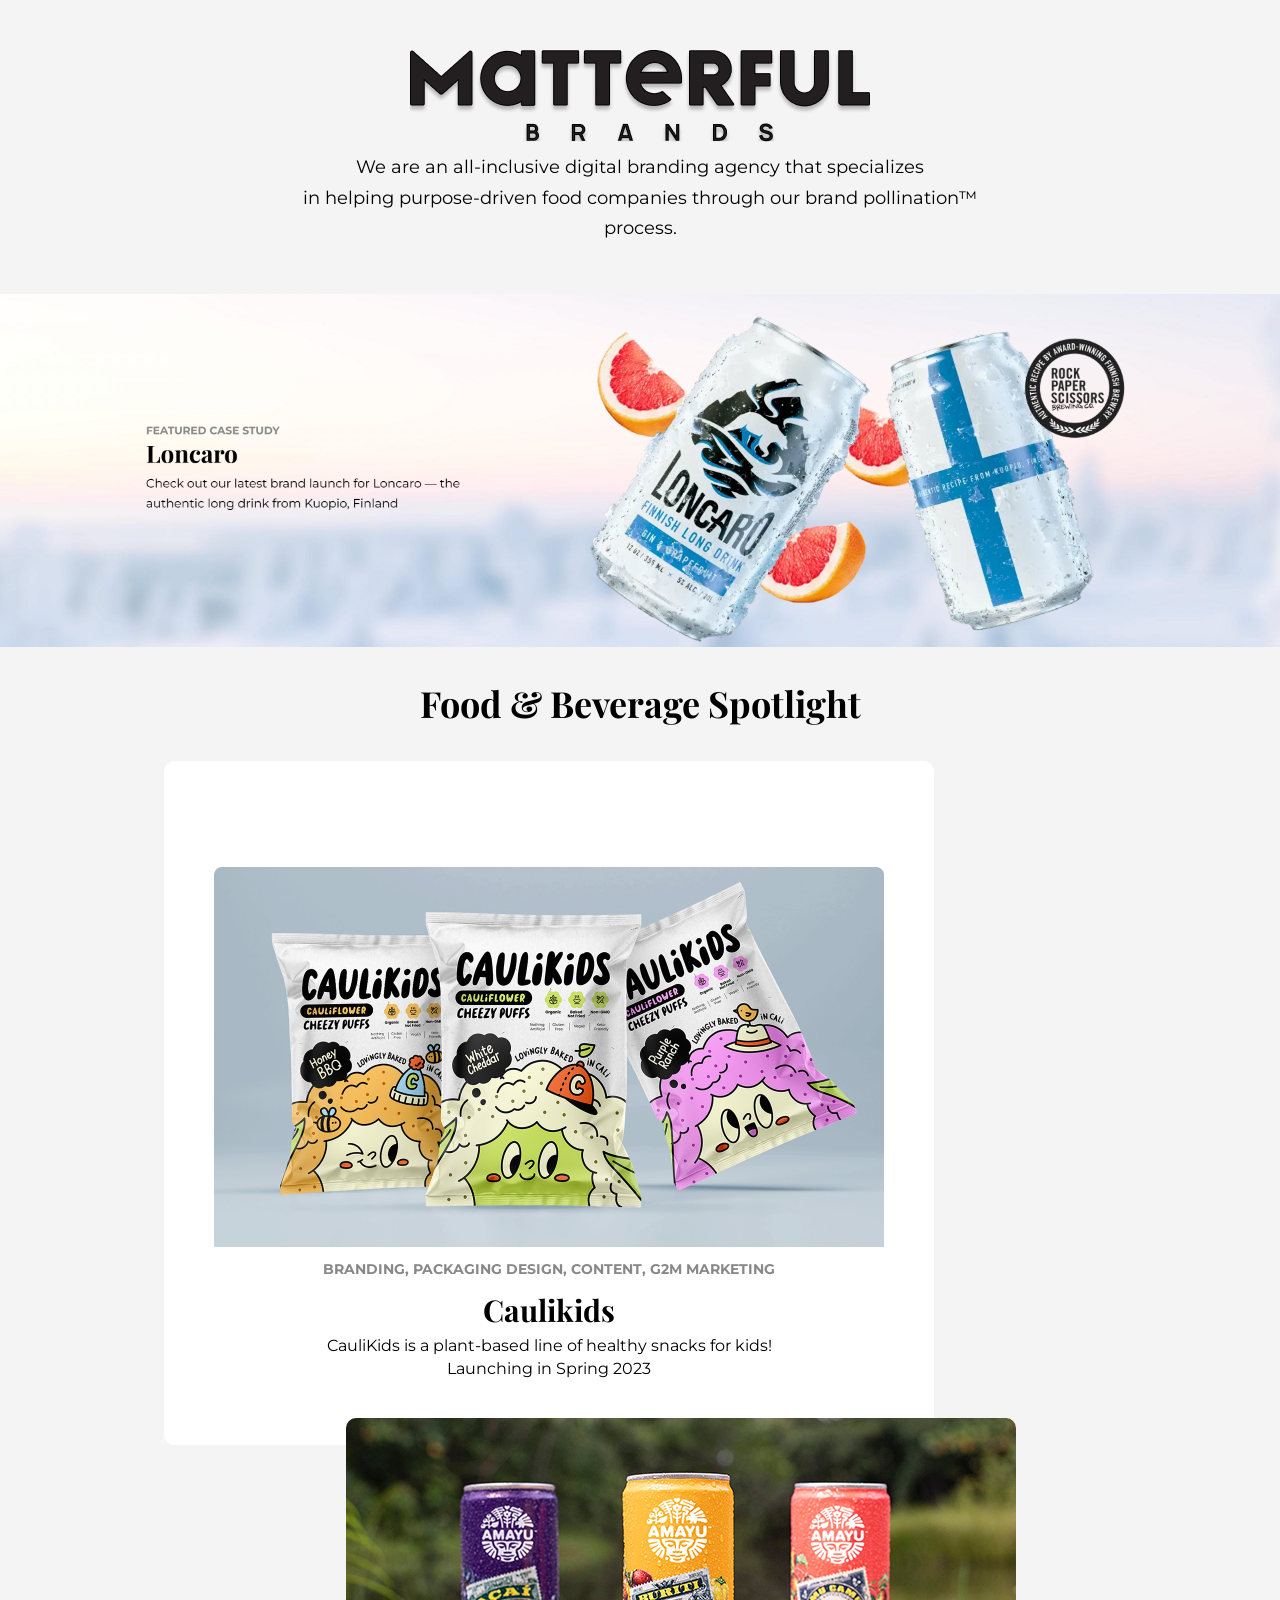
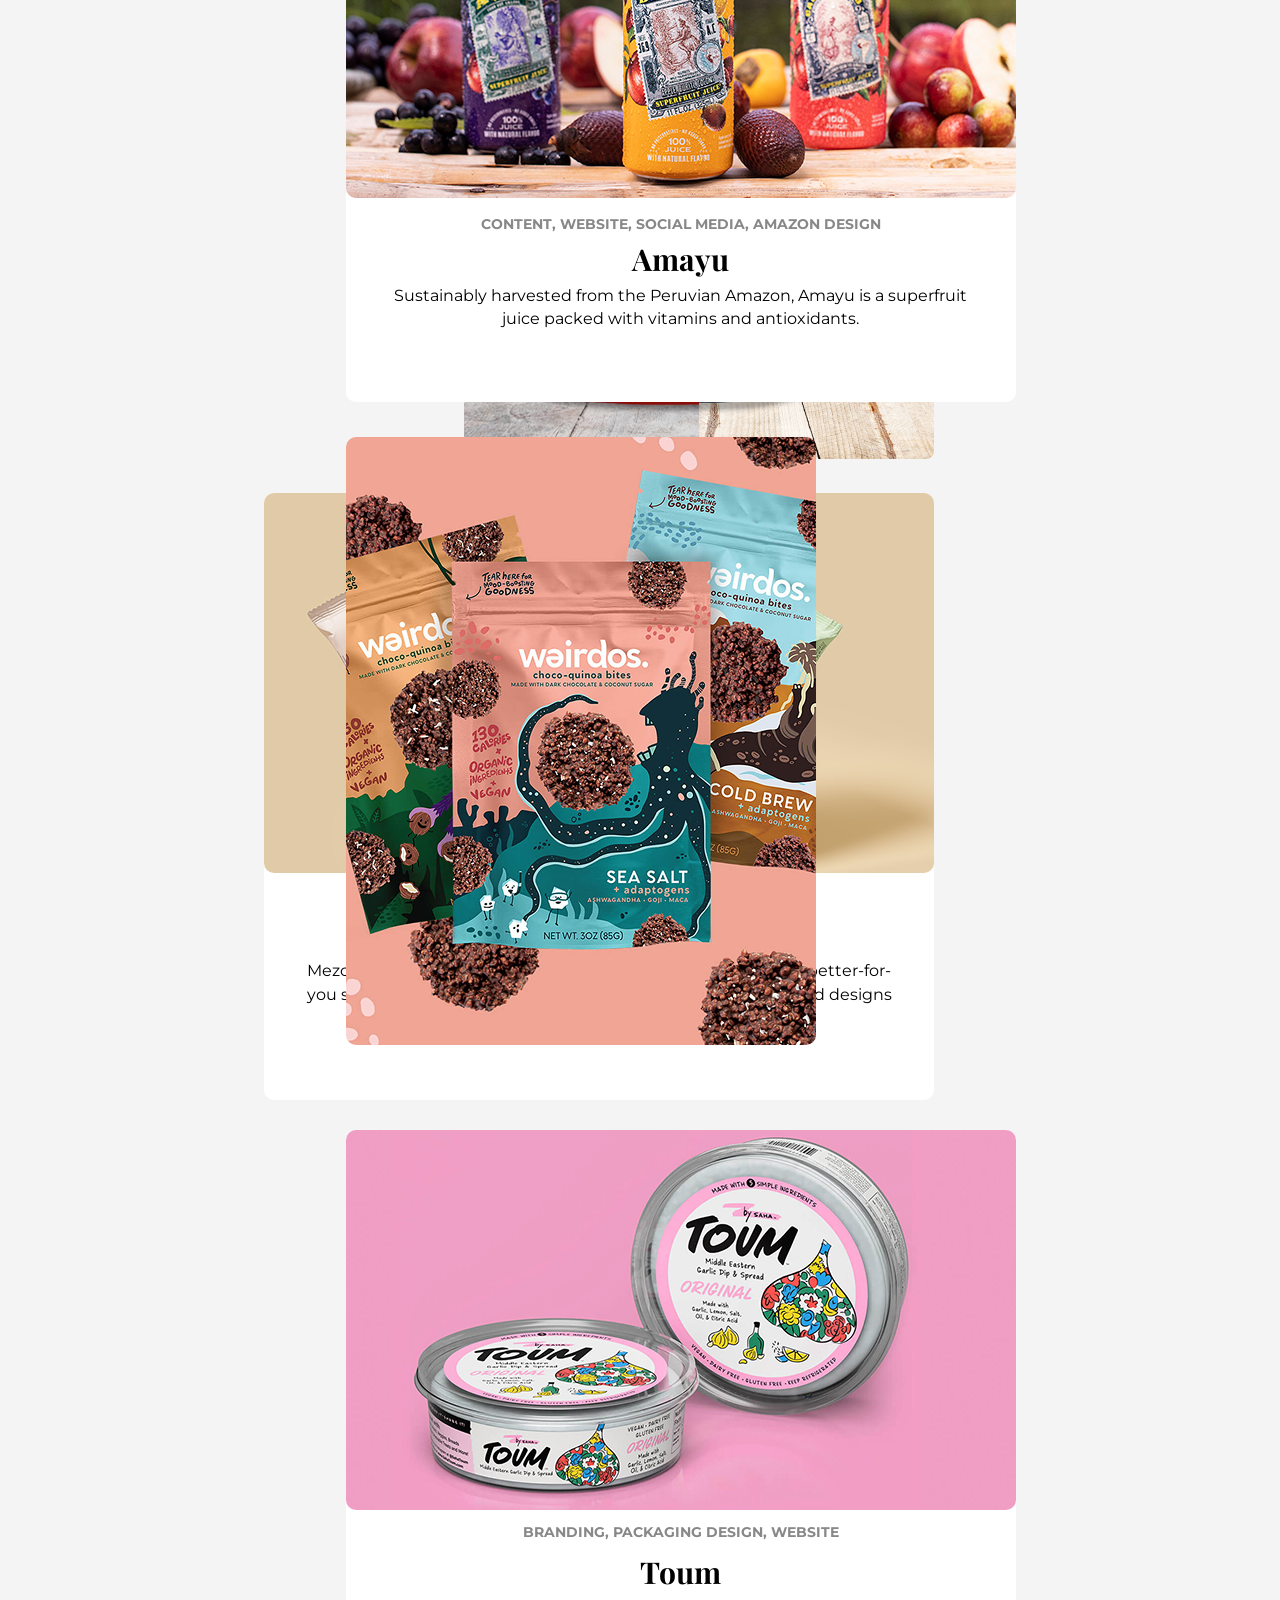
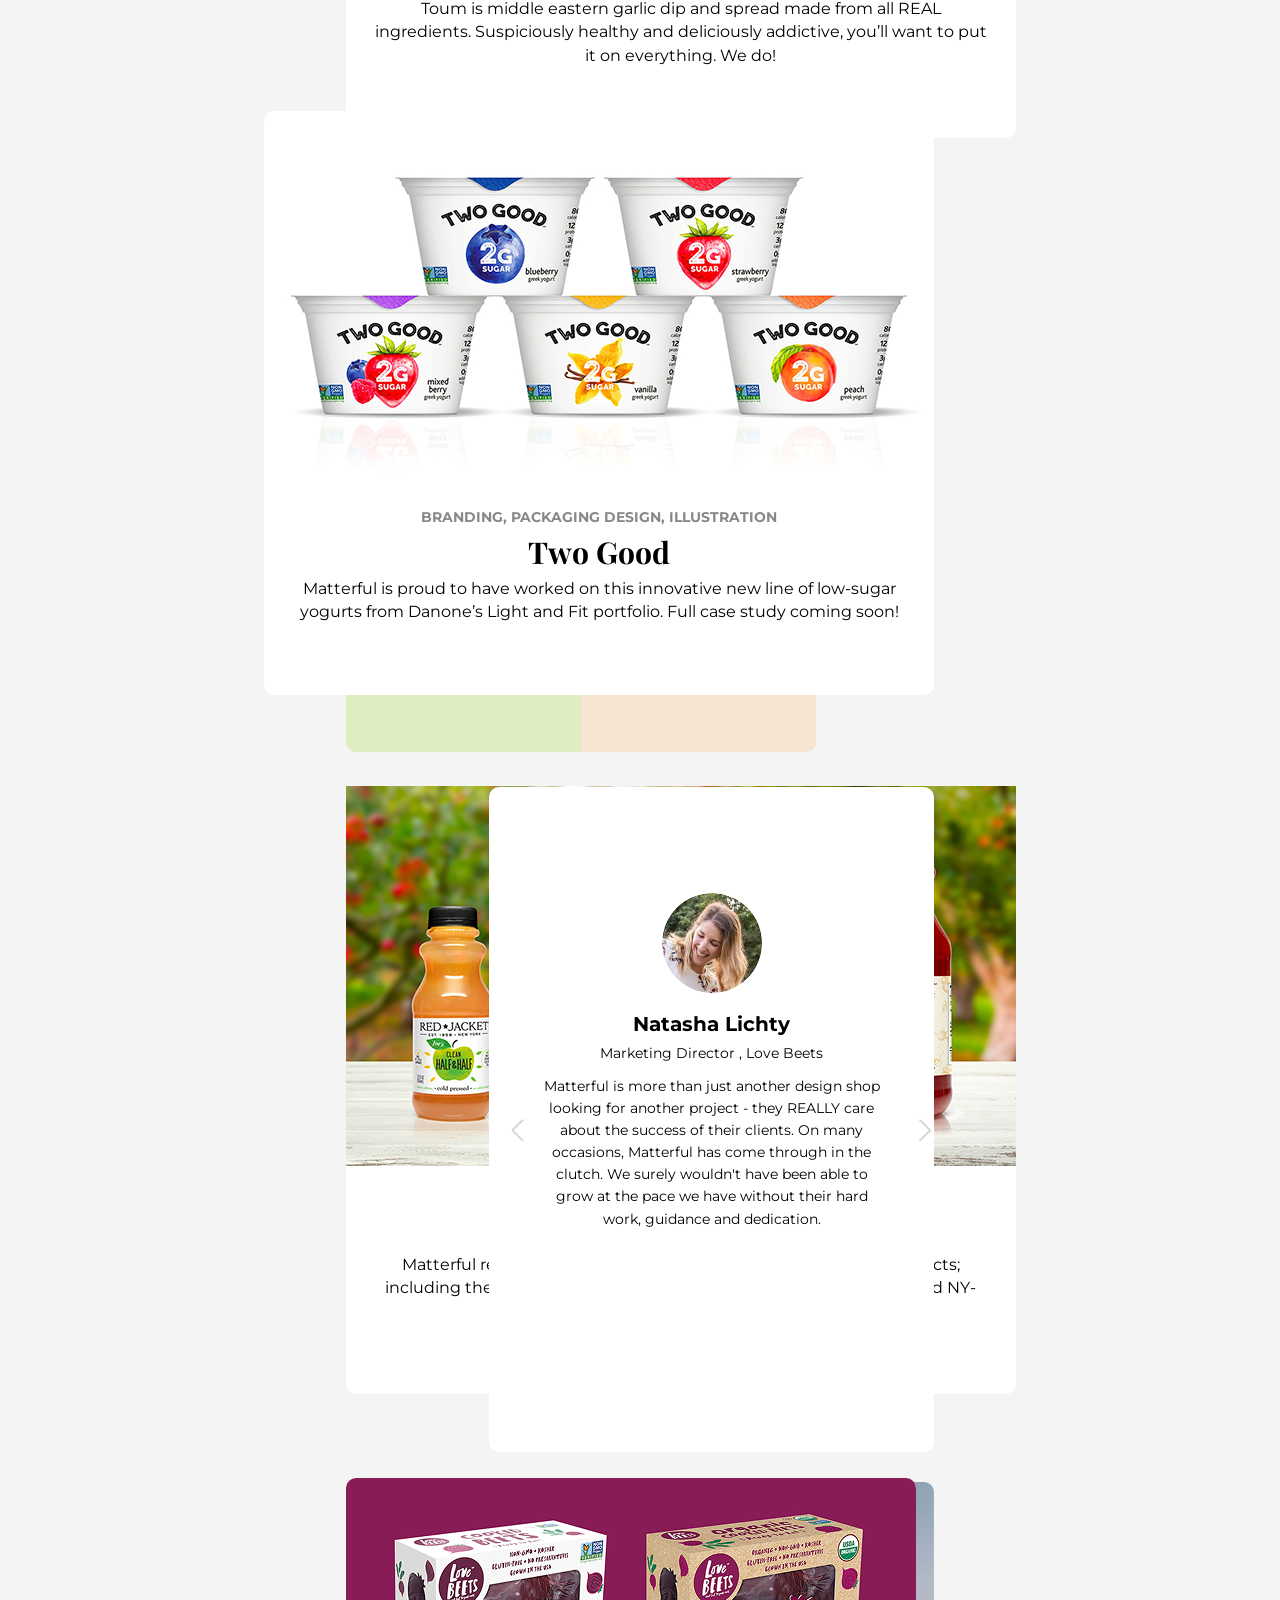
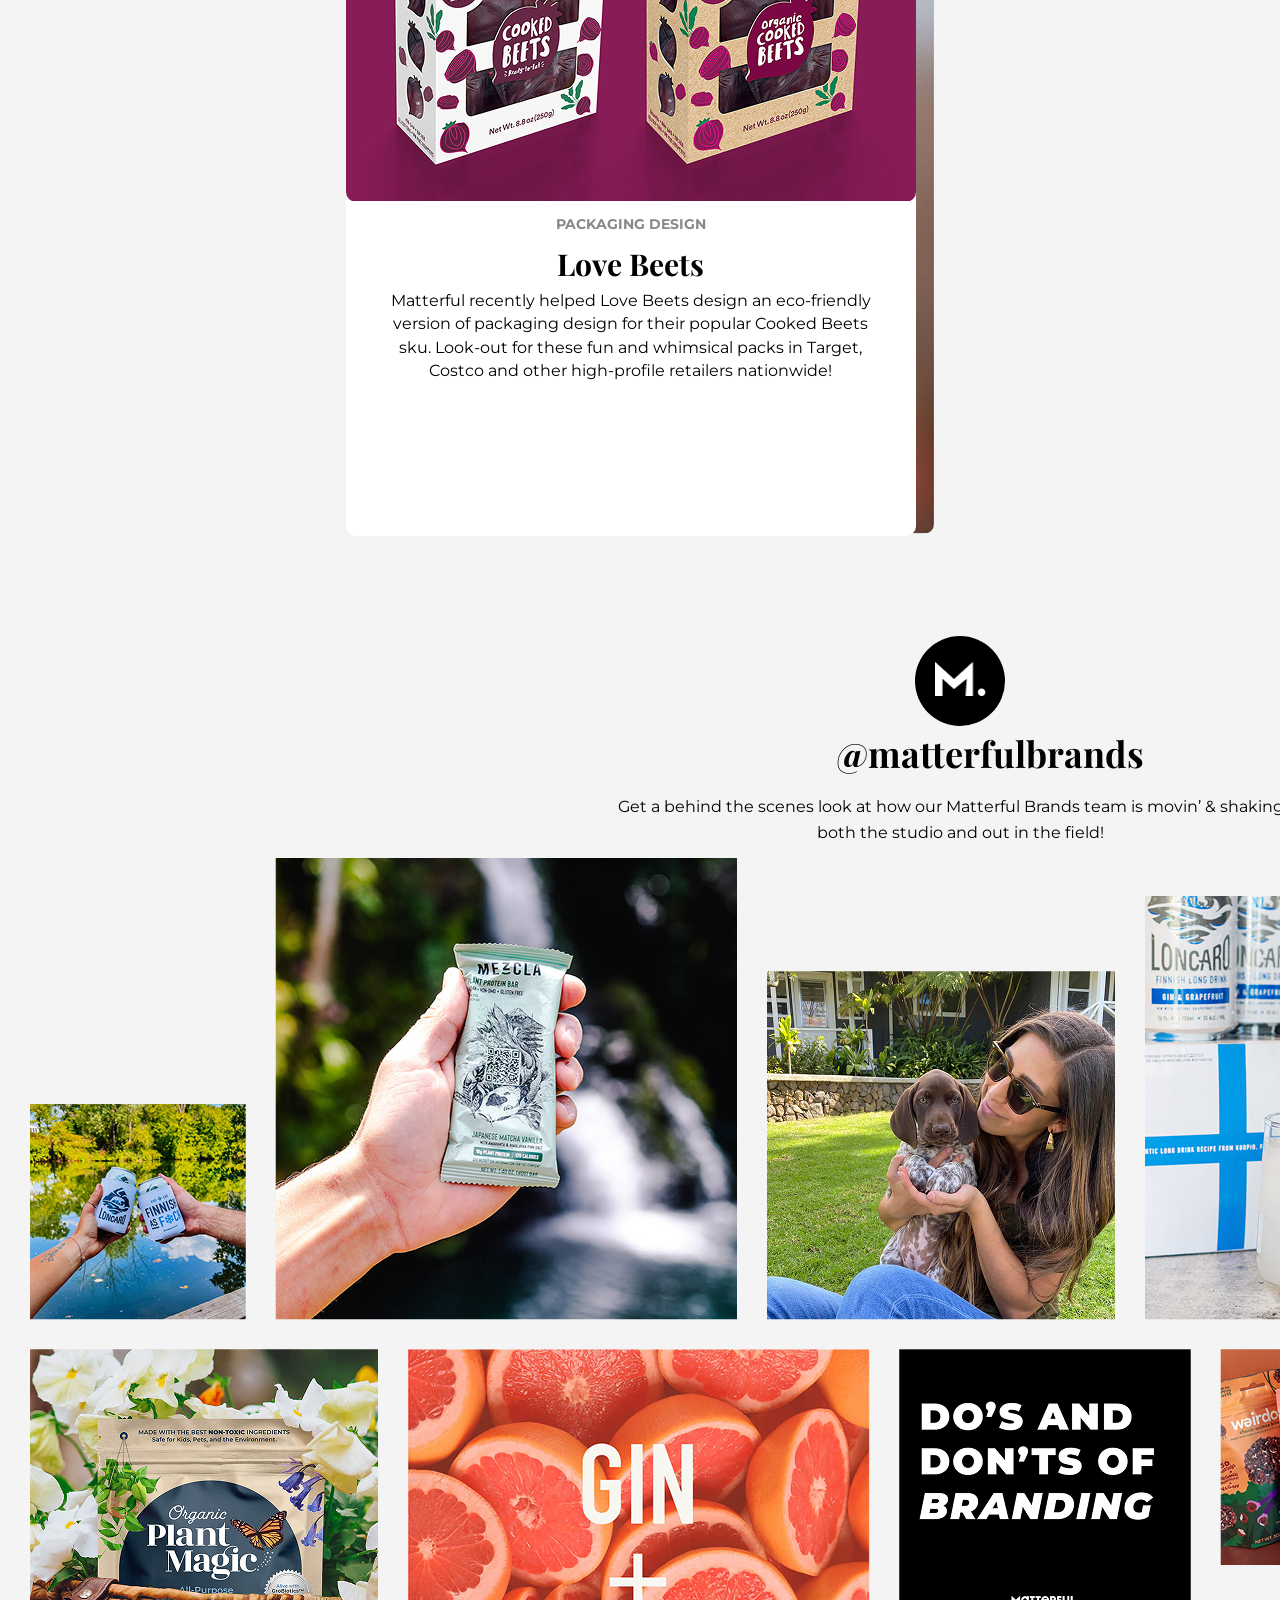
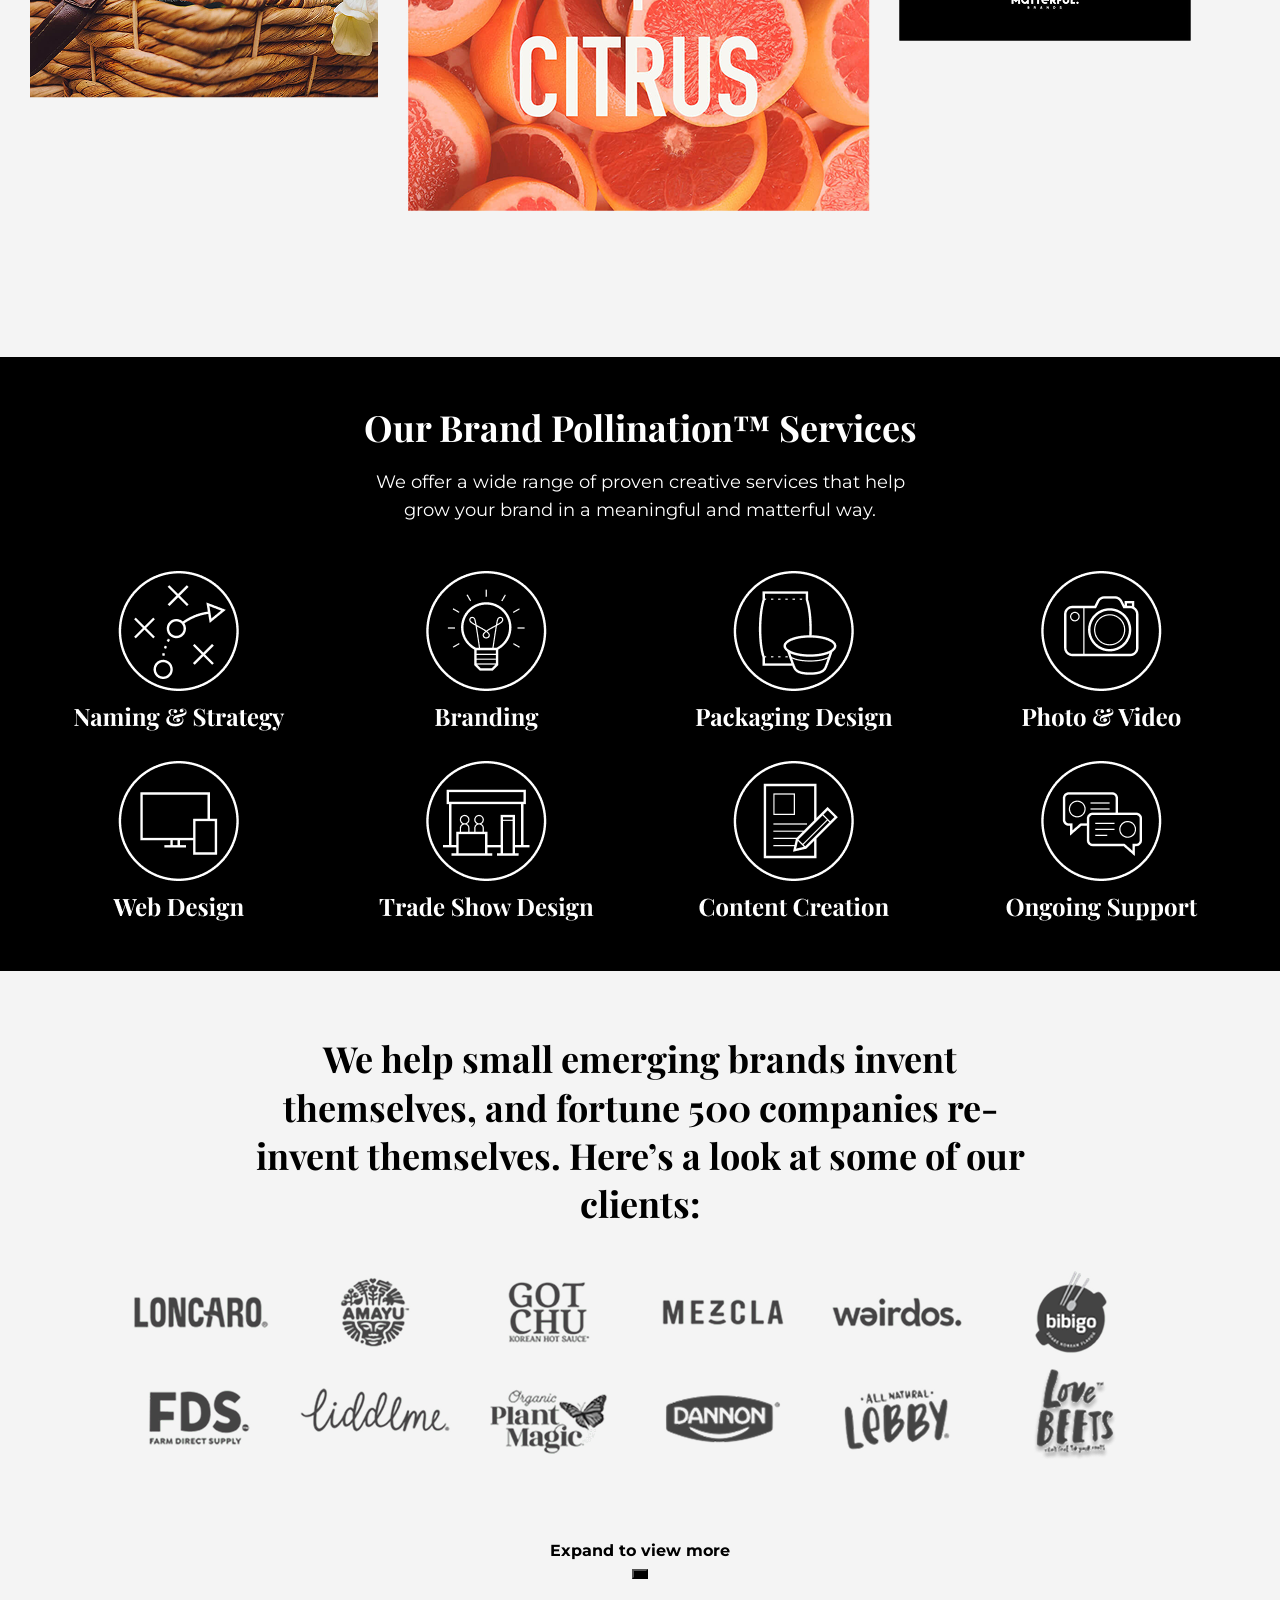
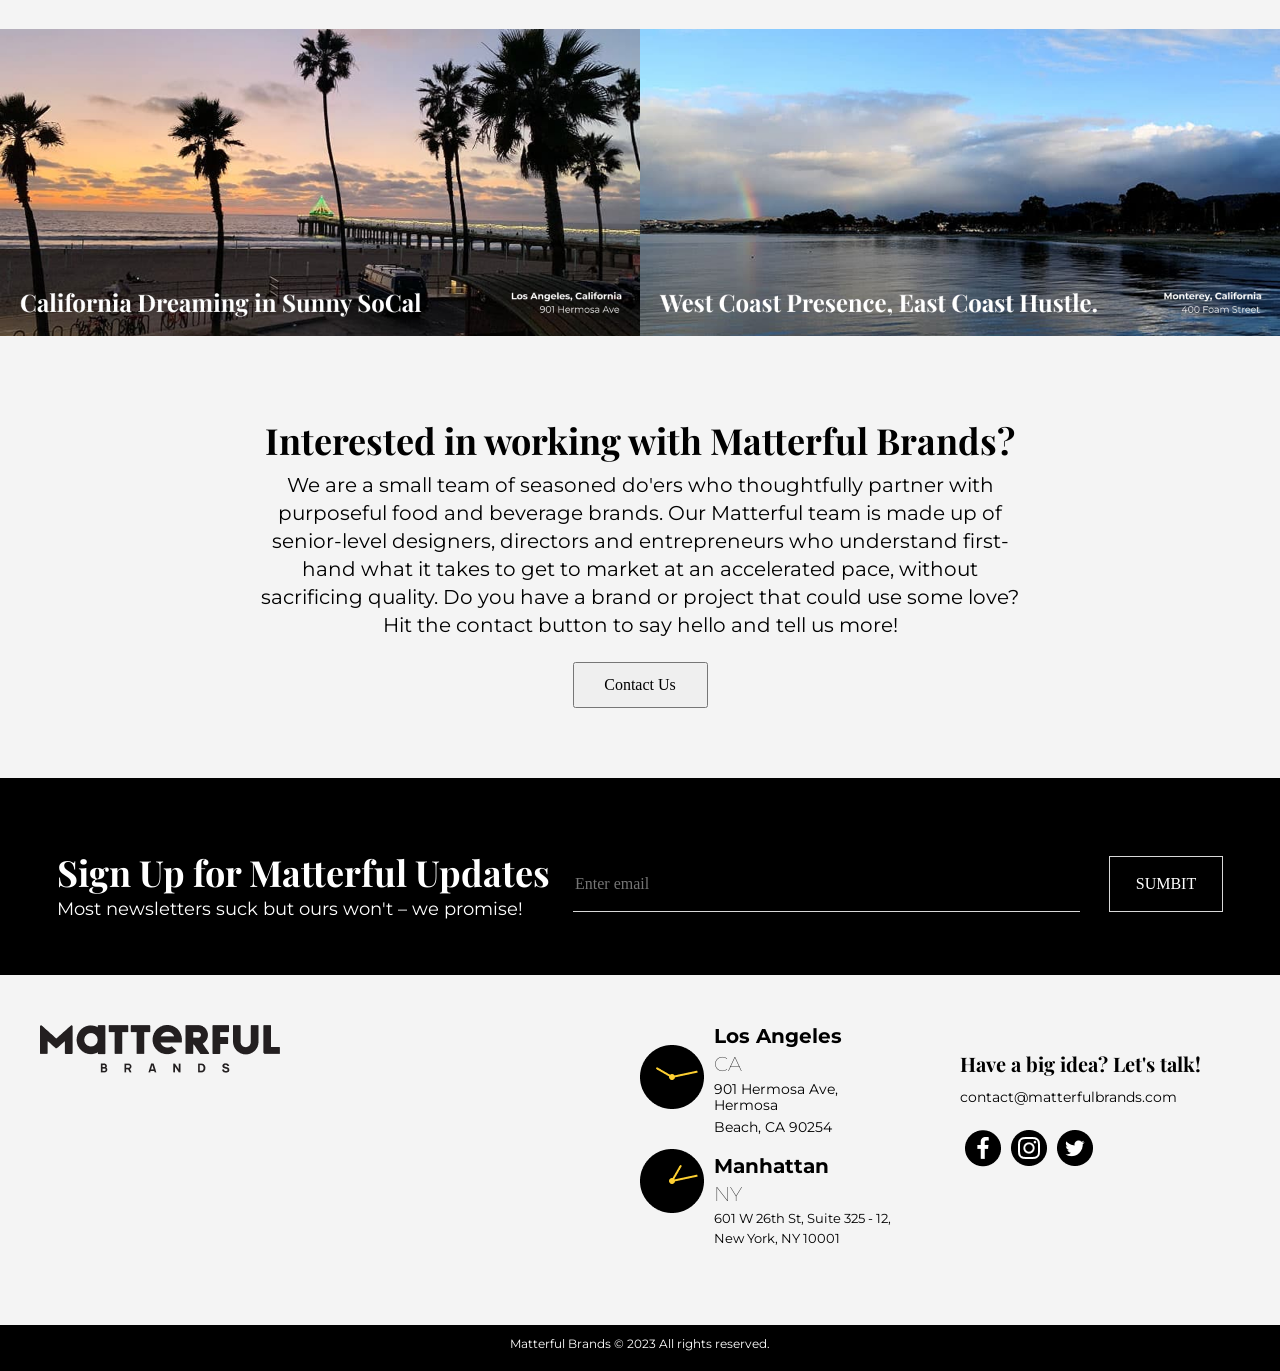
==== src/assets/pages/index.html @ 3c9cc97e "first commit" ====
<!DOCTYPE html>
<html lang="en">

<head>
    <meta charset="UTF-8">
    <meta name="viewport" content="width=device-width, initial-scale=1.0">
    <link rel="stylesheet" href="../styles/style.css">
    <link rel="stylesheet" href="../styles/normalize.css">
    <link rel="preconnect" href="https://fonts.googleapis.com">
    <link rel="preconnect" href="https://fonts.gstatic.com" crossorigin>
    <link href="https://fonts.googleapis.com/css2?family=Montserrat:wght@100;400;700&display=swap" rel="stylesheet">
    <link rel="preconnect" href="https://fonts.googleapis.com">
    <link rel="preconnect" href="https://fonts.gstatic.com" crossorigin>
    <link
        href="https://fonts.googleapis.com/css2?family=Montserrat:wght@400;700&family=Playfair+Display:wght@700&display=swap"
        rel="stylesheet">

    <link rel="stylesheet" href="css/style.css">

    <title>Branding Agency</title>
</head>

<body>
    <header class="headerLogoContainer">
        <img src="../logo/matterful-logo-intro_3429eb03.svg.png" alt="logo" class="logoHead">
        <p class="textHeadLogo">We are an all-inclusive digital branding agency that specializes </p>
        <p class="textHeadLogo"> in helping purpose-driven food companies through our brand pollination™ </p>
        <p class="textHeadLogo">process.</p>
    </header>
    <div class="headerMainContainer">
        <img src="../images/div.home-featured-container.png" alt="dggfdg" class="imgMainPage">
        <p class="underImg">Food & Beverage Spotlight</p>
    </div>
    <div class="conteinerMainFoto">

        <div class="conteinerFotoOne">
            <img src="../images/div.callout-image.png" alt="fotoOne" class="fotoOne">

            <p class="textCardHeder">Branding, Packaging Design, Content, G2M Marketing</p>
            <p class="textCardMidle">Caulikids</p>
            <p class="textCardUnderMidle">CauliKids is a plant-based line of healthy snacks for kids!</p>
            <p class="textCardUnder">Launching in Spring 2023</p>
        </div>
        <div class="conteinerFotoTwo">
            <img src="../images/div.comparison-slider-container.png" alt="fotoTwo" class="fototwo">
        </div>
        <div class="conteinerFotoThree">
            <img src="../images/AMAYU-Option-1_1340x760.jpg.png" alt="fotoThree" class="fotoThree">

            <p class="textCardHeder">Content, Website, Social Media, Amazon Design</p>
            <p class="textCardMidle">Amayu</p>
            <p class="textCardUnderMidle">Sustainably harvested from the Peruvian Amazon, Amayu is a superfruit</p>
            <p class="textCardUnder">juice packed with vitamins and antioxidants.</p>
        </div>
        <div class="conteinerFoto4">
            <img src="../images/Weirdos_1120x1280-1.jpg.png" alt="foto4" class="foto4">
        </div>
        <div class="conteinerFoto5">
            <img src="../images/Mezcla_1340-x-760.jpg.png" alt="foto5" class="foto5">

            <p class="textCardHeder">Branding, Packaging, Web & E-comm, Amazon, G2M</p>
            <p class="textCardMidle">Mezcla</p>
            <p class="textCardUnderMidle">Mezcla is arguably the fastest growing plant protein bar in the better-for-
            </p>
            <p class="textCardUnderMidle">you space. Each bar fuses art and food, featuring ingredients and designs</p>
            <p class="textCardUnder">from around the world.</p>
        </div>
        <div class="conteinerFoto6">
            <img src="../images/Toum_1340-x-760.jpg.png" alt="foto6" class="foto6">

            <p class="textCardHeder">Branding, Packaging Design, Website</p>
            <p class="textCardMidle">Toum</p>
            <p class="textCardUnderMidle">Toum is middle eastern garlic dip and spread made from all REAL </p>
            <p class="textCardUnderMidle">ingredients. Suspiciously healthy and deliciously addictive, you’ll want to
                put</p>
            <p class="textCardUnder">it on everything. We do!</p>
        </div>
        <div class="conteinerFoto7">
            <img src="../images/figure.comparison-slider.png" alt="foto7" class="foto7">
        </div>
        <div class="conteinerFoto8">
            <img src="../images/home-two-good.jpg.png" alt="foto8" class="foto8">

            <p class="textCardHeder">Branding, Packaging Design, Illustration</p>
            <p class="textCardMidle">Two Good</p>
            <p class="textCardUnderMidle">Matterful is proud to have worked on this innovative new line of low-sugar
            </p>
            <p class="textCardUnder">yogurts from Danone’s Light and Fit portfolio. Full case study coming soon!</p>
        </div>
        <div class="conteinerFoto9">
            <img src="../images/home-red-jacket.jpg.png" alt="foto9" class="foto9">

            <p class="textCardHeder">Packaging Design</p>
            <p class="textCardMidle">Red Jacket Juice</p>
            <p class="textCardUnderMidle">Matterful redesigned several of Red Jackets core packaging products; </p>
            <p class="textCardUnderMidle">including their premium line of Stomps as well as Joe’s Half & Half and NY-
            </p>
            <p class="textCardUnder">style Lemonade. Full case study coming soon.</p>
        </div>
        <div class="conteinerOneRiview">
            <img src="../images/Frame.png" alt="leftArrow" class="leftArrow">
            <div class="contaiterTwoReview">
                <div class="conteinerFoto10">
                    <img src="../images/natasha-200x200.jpg.png" alt="natashaFoto" class="natashaFoto">

                    <p class="reviewTop">Natasha Lichty</p>
                    <p class="textReviewMidle">Marketing Director , Love Beets</p>
                    <p class="textReviewMidleUnder">Matterful is more than just another design shop</p>
                    <p class="textReviewMidleUnder">looking for another project - they REALLY care</p>
                    <p class="textReviewMidleUnder">about the success of their clients. On many</p>
                    <p class="textReviewMidleUnder">occasions, Matterful has come through in the</p>
                    <p class="textReviewMidleUnder">clutch. We surely wouldn't have been able to </p>
                    <p class="textReviewMidleUnder">grow at the pace we have without their hard</p>
                    <p class="textReviewMidleUnder">work, guidance and dedication.</p>
                </div>
            </div>
            <img src="../images/Frame (1).png" alt="rightArrow" class="rightArrow">
        </div>
        <div class="conteinerFoto11">
            <img src="../images/home-purpose-snackery.jpg.png" alt="foto11" class="foto11">
        </div>
        <div class="conteinerFoto12">
            <img src="../images/home-love-beets.jpg.png" alt="foto12" class="foto12">

            <p class="textCardHeder">Packaging Design</p>
            <p class="textCardMidle">Love Beets</p>
            <p class="textCardUnderMidle">Matterful recently helped Love Beets design an eco-friendly </p>
            <p class="textCardUnderMidle">version of packaging design for their popular Cooked Beets </p>
            <p class="textCardUnderMidle">sku. Look-out for these fun and whimsical packs in Target, </p>
            <p class="textCardUnder">Costco and other high-profile retailers nationwide!</p>
        </div>

    </div>
    <div class="galereuContainer">
        <div class="conteinerFoto13">
            <div class="M">
                <img src="../images/Vector.png" alt="Vector" class="vector">
            </div>
            <p class="contact">@matterfulbrands</p>
            <p class="textCardUnderMidleGalerey">Get a behind the scenes look at how our Matterful Brands team is movin’
                & shaking in</p>
            <p class="textCardUnderMidleGalerey">both the studio and out in the field!</p>


        </div>
        <div class="galereuFoto">
            <img src="../images/ul.social-images.png" alt="galereuFoto" class="galereuFotoImg">
        </div>
    </div>
    <div class="containerServis">
        <p class="textServisHerader">Our Brand Pollination™ Services</p>
        <p class="textCardUnderMidleServis">We offer a wide range of proven creative services that help </p>
        <p class="textCardUnderUnderServis">grow your brand in a meaningful and matterful way.</p>
        <img src="../images/ul.home-services-list.png" alt="fotoServis" class="fotoServis">
    </div>
    <div class="clients">
        <p class="textClients">We help small emerging brands invent </p>
        <p class="textClients">themselves, and fortune 500 companies re-</p>
        <p class="textClients">invent themselves. Here’s a look at some of our </p>
        <p class="textClients">clients:</p>
        <div class="clientsFoto">
            <img src="../logo/logo-loncaro.png.png" alt="clientsFoto" class="clientsFotoImg">
            <img src="../logo/logo-amayu.png.png" alt="clientsFoto" class="clientsFotoImg">
            <img src="../logo/logo-gotchu.png.png" alt="clientsFoto" class="clientsFotoImg">
            <img src="../logo/logo-mezcla.png.png" alt="clientsFoto" class="clientsFotoImg">
            <img src="../logo/logo-weirdos.png.png" alt="clientsFoto" class="clientsFotoImg">
            <img src="../logo/logo-bibigo.png.png" alt="clientsFoto" class="clientsFotoImg">
            <div class="twoRowClientsLogo">
                <img src="../logo/logo-fds.png.png" alt="clientsFoto" class="clientsFotoImg">
                <img src="../logo/logo-liddlme.png.png" alt="clientsFoto" class="clientsFotoImg">
                <img src="../logo/logo-opm.png.png" alt="clientsFoto" class="clientsFotoImg">
                <img src="../logo/logo-dannon.png.png" alt="clientsFoto" class="clientsFotoImg">
                <img src="../logo/logo-lebby.png.png" alt="clientsFoto" class="clientsFotoImg">
                <img src="../logo/logo-love-beets.png.png" alt="clientsFoto" class="clientsFotoImg">
            </div>
        </div>
        <p class="textButtonClients">Expand to view more</p>
        <button class="buttonClients"></button>
    </div>
    <img src="../images/section.pollen-locations.png" alt="sectionRow" class="sectionRowImg">
    <div class="textUnderConteiner">
        <p class="mainFooterTextTall">Interested in working with Matterful Brands?</p>
        <p class="mainFooterText">We are a small team of seasoned do'ers who thoughtfully partner with </p>
        <p class="mainFooterText">purposeful food and beverage brands. Our Matterful team is made up of </p>
        <p class="mainFooterText">senior-level designers, directors and entrepreneurs who understand first-</p>
        <p class="mainFooterText">hand what it takes to get to market at an accelerated pace, without </p>
        <p class="mainFooterText">sacrificing quality. Do you have a brand or project that could use some love? </p>
        <p class="mainFooterText">Hit the contact button to say hello and tell us more!</p>
        <div class="footerButtonContainer">
            <button class="footerButton">Contact Us</button>
        </div>
    </div>
    <div class="emailContainer">
        <div class="emailText">
            <p class="footerTextMain">Sign Up for Matterful Updates</p>
            <p class="footerTextUnder">Most newsletters suck but ours won't – we promise!</p>
        </div>
        <div class="emailInput">
            <input type="email" placeholder="Enter email" class="inputEmail">
            <button class="buttonEmail">SUMBIT</button>
        </div>
    </div>
    <div class="contactTime">
        <div class="timeOneTall">
            <img src="../logo/matterful-logo-intro_3429eb03.svg (3).png" alt="logoFooter" class="logoFooter">
            <div class="containerTimeOneTall">
                <div class="fotoClock">
                    <img src="../images/div.clock.png" alt="clockFoto" class="clockFoto">
                    <img src="../images/div.clock (1).png" alt="clockFotoTwo" class="clockFotoTwo">
                </div>
                <div class="textFooterTall">
                    <p class="footerTextTime">Los Angeles</p>
                    <p class="footerTextTimeTallMain">CA</p>
                    <p class="footerTextTimeMain">901 Hermosa Ave, Hermosa </p>
                    <p class="footerTextTimeUnder">Beach, CA 90254</p>
                    <p class="footerTextTime">Manhattan</p>
                    <p class="footerTextTimeTallMain">NY</p>
                    <p class="footerTextTimeMainTwo">601 W 26th St, Suite 325 - 12,</p>
                    <p class="footerTextTimeMainTwo">New York, NY 10001</p>
                </div>
                <div class="contact">
                    <p class="textContactTall">Have a big idea? Let's talk!</p>
                    <p class="textContact">contact@matterfulbrands.com</p>
                    <img src="../images/ul.social-media-icons.png" alt="">
                </div>
            </div>
        </div>
    </div>
<footer>
    <p class="footerText">Matterful Brands © 2023 All rights reserved.</p>
</footer>
</body>

</html>
---- src/assets/styles/style.css ----
.montserrat-thin-20 {
    font-family: 'Montserrat', sans-serif;
    font-weight: 100;
    /* Соответствует "Thin" */
    font-size: 20px;
}

/* --- Стили для Заголовков (Playfair Display) --- */

/* 1. Playfair Display, bold, 36 */
.style-h1 {
    font-family: 'Playfair Display', serif;
    font-weight: 700;
    /* bold */
    font-size: 36px;
}

/* 2. Playfair Display, bold, 30 */
.style-h2 {
    font-family: 'Playfair Display', serif;
    font-weight: 700;
    /* bold */
    font-size: 30px;
}

/* --- Стили для Текста и Кнопок (Montserrat) --- */

/* 3. Montserrat, regular, 18 */
.style-text-lg {
    font-family: 'Montserrat', sans-serif;
    font-weight: 400;
    /* regular */
    font-size: 18px;
}

/* 4. Montserrat, regular, 16 */
.style-text-md {
    font-family: 'Montserrat', sans-serif;
    font-weight: 400;
    /* regular */
    font-size: 16px;
}

/* 5. Montserrat, bold, 20 (Например, большая кнопка) */
.style-button-lg {
    font-family: 'Montserrat', sans-serif;
    font-weight: 700;
    /* bold */
    font-size: 20px;
}

/* 6. Montserrat, bold, 16 (Например, ссылки или маленькая кнопка) */
.style-button-md {
    font-family: 'Montserrat', sans-serif;
    font-weight: 700;
    /* bold */
    font-size: 16px;
}

/* 7. Montserrat, bold, 14 (Мелкий текст) */
.style-caption {
    font-family: 'Montserrat', sans-serif;
    font-weight: 700;
    /* bold */
    font-size: 14px;
}

body {
    background-color: #F4F4F4;
}

.headerLogoContainer {
    flex-direction: column;
    margin-top: 50px;
    display: flex;
    align-items: center;
    justify-content: center;

}

.logoHead {
    margin-bottom: 10px;
}

.textHeadLogo {
    text-align: center;
    font-family: 'Montserrat', sans-serif;
    font-weight: 400;
    /* regular */
    font-size: 18px;
    margin-top: 5px;
    margin-bottom: 5px;
}

.headerMainContainer {
    display: flex;
    flex-direction: column;
    align-items: center;
    justify-content: center;

}

.imgMainPage {
    margin-top: 50px;
    width: 100%;

}

.underImg {
    font-family: 'Playfair Display', serif;
    font-weight: 700;
    /* bold */
    font-size: 36px;
    text-align: center;
}

.conteinerMainFoto {
    background-color: #F4F4F4;
    width: 46%;
    display: flex;
    flex-direction: column;
    margin: 0 auto;
    position: relative;
    align-items: flex-end;
    margin-bottom: 0px;
    height: auto;
}

.conteinerFotoOne {
    display: flex;
    justify-content: end;
    background-color: #FFFFFF;
    flex-direction: column;
    border-radius: 10px;
    padding: 50px;
    width: 670px;
    height: 584px;

}

.textCardHeder {
    font-family: 'Montserrat', sans-serif;
    font-weight: 700;
    font-size: 14px;
    text-align: center;
    text-transform: uppercase;
    color: #888888;
    margin-bottom: 5px;

}

.textCardMidle {
    font-family: 'Playfair Display', serif;
    font-weight: 700;
    font-size: 30px;
    text-align: center;
    margin-top: 10px;
    margin-bottom: 10px;
}

.textCardUnderMidle {
    font-family: 'Montserrat', sans-serif;
    font-weight: 400;
    font-size: 16px;
    text-align: center;
    margin-top: 0px;
    margin-bottom: 5px;
}

.textCardUnder {
    font-family: 'Montserrat', sans-serif;
    font-weight: 400;
    font-size: 16px;
    text-align: center;
    margin-top: 0px;
}

.conteinerFotoTwo {
    margin-top: 30px;
    margin-bottom: 0px;
    padding: 0px;
}

.fotoThree {
    border-radius: 10px;
}

.conteinerFotoThree {
    position: absolute;
    top: 657px;
    left: 0;
    background-color: #FFFFFF;
    border-radius: 10px;
    padding-bottom: 57px;

}

.foto4 {
    border-radius: 10px;
}

.conteinerFoto4 {
    display: flex;
    justify-content: flex-start;
    position: absolute;
    left: 0px;
    top: 1246px;
    padding-top: 30px;
}

.foto5 {
    border-radius: 10px;
}

.conteinerFoto5 {
    margin-top: 30px;
    background-color: #FFFFFF;
    border-radius: 10px;
    padding-bottom: 57px;
}

.foto6 {
    border-radius: 10px;
}

.conteinerFoto6 {
    margin-top: 30px;
    border-radius: 10px;
    background-color: #FFFFFF;
    padding-bottom: 57px;
    display: flex;
    justify-content: flex-end;
    flex-direction: column;
    align-self: flex-start;
}

.foto7 {
    border-radius: 10px;
}

.conteinerFoto7 {
    border-radius: 10px;
    margin-top: 30px;
    align-self: flex-start;
}

.foto8 {
    border-radius: 10px;
}

.conteinerFoto8 {
    margin-top: 30px;
    border-radius: 10px;
    background-color: #FFFFFF;
    padding-bottom: 57px;
    position: absolute;
    top: 2520px;
    flex-direction: column;
    border-radius: 10px;
}

.conteinerFoto9 {
    align-self: flex-start;
    margin-top: 30px;
    border-radius: 10px;
    background-color: #FFFFFF;
    padding-bottom: 57px;
    display: flex;
    justify-content: flex-end;
    flex-direction: column;
}

.natashaFoto {
    border-radius: 50px;
    width: 100px;
    height: 100px;
    margin: 0 auto;

}

.reviewTop {
    font-family: 'Montserrat', sans-serif;
    font-weight: 700;
    font-size: 20px;
    margin-bottom: 9px;

}

.textReviewMidle {
    font-family: 'Montserrat', sans-serif;
    font-weight: 400;
    font-size: 14px;
    margin-top: 0px;
}

.conteinerOneRiview {
    background-color: rgb(255, 255, 255);
    width: 445px;
    height: 608px;
    justify-content: center;
    display: flex;
    margin-top: -607px;
    text-align: center;
    border-radius: 10px;
    align-self: flex-end;
    padding-bottom: 57px;
}

.leftArrow {

    width: 23px;
    height: 23px;
    display: flex;
    margin-top: 332px;
    margin-left: 20px;
    align-items: center;
    justify-content: center;

}

.rightArrow {

    width: 23px;
    height: 23px;
    display: flex;
    margin-top: 332px;
    margin-left: 20px;
    align-items: center;
    justify-content: center;

}

.contaiterTwoReview {
    background-color: #ffffff;
    height: 548px;
    align-items: center;
    margin: 0 auto;
    display: flex;
}

.textReviewMidleUnder {
    font-family: 'Montserrat', sans-serif;
    font-weight: 400;
    font-size: 14px;
    margin-top: 3px;
    margin-bottom: 3px;
}

.conteinerFoto10 {
    justify-content: center;
    align-items: center;
    text-align: center;
    display: flex;
    background-color: #FFFFFF;
    flex-direction: column;
    margin: 0 auto;
}

.foto11 {
    border-radius: 10px;

}

.conteinerFoto11 {
    border-radius: 10px;
    margin-top: 30px;
    width: 570px;
    height: 651px;
}

.foto12 {
    border-radius: 10px;
}

.conteinerFoto12 {
    width: 570px;
    background-color: rgb(255, 255, 255);
    margin-top: -655px;
    justify-content: center;
    display: flex;
    flex-direction: column;
    text-align: center;
    border-radius: 10px;
    align-self: flex-start;
    padding-bottom: 140px;
}

.galereuContainer {
    margin-top: 0px;
    width: 1920px;
    height: 1321px;
    background-color: #F4F4F4;
    display: flex;
    margin: 0 auto;
    margin-top: 100px;
    text-align: center;
    flex-direction: column;
}

.M {
    width: 90px;
    height: 90px;
    border-radius: 50px;
    background-color: black;
    color: #171717;
    justify-content: center;
    align-items: center;
    margin: 0 auto;
    margin-bottom: 0px;

}

.vector {
    width: 53px;
    height: 36px;
    margin-top: 25px;
    justify-content: center;
    align-items: center;
    margin-bottom: 0px;
}

.contact {
    font-family: 'Playfair Display', serif;
    font-weight: 700;
    /* bold */
    font-size: 36px;
    margin-top: 7px;
    margin-bottom: 15px;
}

.textCardUnderMidleGalerey {
    font-family: 'Montserrat', sans-serif;
    font-weight: 400;
    font-size: 16px;
    text-align: center;
    margin-bottom: 0px;
    margin-top: 8px;
}

.conteinerFoto13 {
    margin-top: 0px;
    background-color: #F4F4F4;
    display: flex;
    flex-direction: column;
    align-items: center;
    justify-content: center;
    margin: 0 auto;
}

.containerServis {
    background-color: black;
    color: white;
    justify-content: center;
    align-items: center;
    margin: 0 auto;
    display: flex;
    flex-direction: column;
    padding-bottom: 50px;
    margin-bottom: 60px;
}

.textServisHerader {
    font-family: 'Playfair Display', serif;
    font-weight: 700;
    /* bold */
    font-size: 36px;
    margin-top: 50px;
    margin-bottom: 15px;
}

.textCardUnderMidleServis {
    font-family: 'Montserrat', sans-serif;
    font-weight: 400;
    font-size: 18px;
    text-align: center;
    margin-bottom: 0px;
    margin-top: 8px;
}

.textCardUnderUnderServis {
    font-family: 'Montserrat', sans-serif;
    font-weight: 400;
    font-size: 18px;
    text-align: center;
    margin-bottom: 50px;
    margin-top: 8px;
}

.clients {
    background-color: #F4F4F4;
    display: flex;
    flex-direction: column;
    align-items: center;
    justify-content: center;
    margin: 0 auto;
}

.textClients {
    font-family: 'Playfair Display', serif;
    font-weight: 700;
    /* bold */
    font-size: 36px;
    margin-top: 7px;
    margin-bottom: 0px;
}

.clientsFoto {
    margin-top: 40px;
}

.textButtonClients {
    font-family: 'Montserrat', sans-serif;
    font-weight: 700;
    /* bold */
    font-size: 16px;
    margin-top: 70px;
    margin-bottom: 9px;
}

.buttonClients {
    margin-top: 0px;
    width: 16px;
    height: 10px;
    background-color: rgb(0, 0, 0);
}

.sectionRowImg {
    margin-top: 50px;
    width: 100%;
}

.textUnderConteiner {
    align-items: center;
    justify-content: center;
    display: flex;
    flex-direction: column;
    margin-top: 30px;
}

.mainFooterTextTall {
    font-family: 'Playfair Display', serif;
    font-weight: 700;
    /* bold */
    font-size: 36px;
    margin-top: 50px;
    margin-bottom: 13px;
}

.mainFooterText {
    font-family: 'Montserrat', sans-serif;
    font-weight: 400;
    /* regular */
    font-size: 20px;
    margin-top: 0px;
    margin-bottom: 5px;
}

.footerButton {
    width: 135px;
    height: 46px;
    margin-top: 20px;
        margin-bottom: 70px;

}

.emailContainer {
    align-items: center;
    justify-content: center;
    align-self: center;
    display: flex;
    background-color: black;
    height: 197px;
}

.footerTextUnder {
    margin-right: 50px;

}

.emailText {
    color: white;
}

.footerTextMain {
    font-family: 'Playfair Display', serif;
    font-weight: 700;
    /* bold */
    font-size: 36px;
    margin-bottom: 0px;
}

.footerTextUnder {
    font-family: 'Montserrat', sans-serif;
    font-weight: 400;
    /* regular */
    font-size: 18px;
    margin-top: 5px;
}

.inputEmail {
    color: white;
    border: 0px;
    border-bottom: #D8D8D8 solid 1px;
    background-color: rgba(255, 255, 255, 0);
    margin-right: 25px;
    margin-top: 15px;
    width: 503px;
    height: 52px;
}

.buttonEmail {
    width: 114px;
    height: 56px;
    background-color: rgb(0, 0, 0);
    border: #D8D8D8 solid 1px;
    color: white;
}

.timeOneTall {
    margin: 0 auto;
    width: 1200px;
    height: 300px;
    margin-top: 50px;
    display: flex;
    justify-content: space-between;
    align-items: flex-start;
}

.logoFooter {
    display: flex;
    align-self: flex-start;
    align-items: flex-start;
    justify-content: center;
}

.footerTextTime {
    font-family: 'Montserrat', sans-serif;
    font-weight: 700;
    /* bold */
    font-size: 20px;
    margin-bottom: 5px;
    margin-top: 0px;
}

.textFooterTall {
    display: flex;
    flex-direction: column;
}

.clockFoto {
    width: 64px;
    height: 64px;
    margin-top: 20px;
}

.footerTextTimeTallMain {
    font-family: 'Montserrat', sans-serif;
    font-weight: 100;
    /* Соответствует "Thin" */
    font-size: 20px;
    margin-bottom: 5px;
    margin-top: 0px;
}

.footerTextTimeMain {
    font-family: 'Montserrat', sans-serif;
    font-weight: 400;
    /* regular */
    font-size: 14px;
    margin-bottom: 5px;
    margin-top: 0px;
}
.footerTextTimeUnder{
       font-family: 'Montserrat', sans-serif;
    font-weight: 400;
    /* regular */
    font-size: 14px;
    margin-bottom: 20px;
    margin-top: 0px;
}

.containerTimeOneTall {
    display: flex;
    justify-content: left;
    align-items: start;
    width: 600px;
    height: 244px;
    margin-left: 360px;
}

.footerTextTimeMainTwo {
    font-family: 'Montserrat', sans-serif;
    font-weight: 400;
    /* regular */
    font-size: 13px;
    margin-bottom: 5px;
    margin-top: 0px;
}
.clockFotoTwo{
    width: 64px;
    height: 64px;
    margin-top: 40px;
    margin-right: 10px;
}
.fotoClock{
    display:flex ;
    flex-direction: column;
}
.contact{
    display: flex;
    flex-direction: column;
 margin-left: 60px;
}
.textContactTall{
   font-family: 'Playfair Display', serif;
    font-weight: 700;
    /* bold */
    font-size: 20px;
    margin-bottom: 0px;
}
.textContact{
    font-family: 'Montserrat', sans-serif;
    font-weight: 400;
    /* regular */
    font-size: 14px;
    margin-bottom: 20px;
}
.footerText{
        font-family: 'Montserrat', sans-serif;
    font-weight: 400;
    /* regular */
    font-size: 12px;
    margin-bottom: 20px;
}
footer{
    display: flex;
    background-color: black;
    height: 46px;
    justify-content: center;
    text-align: center;
    color: white;
    
}
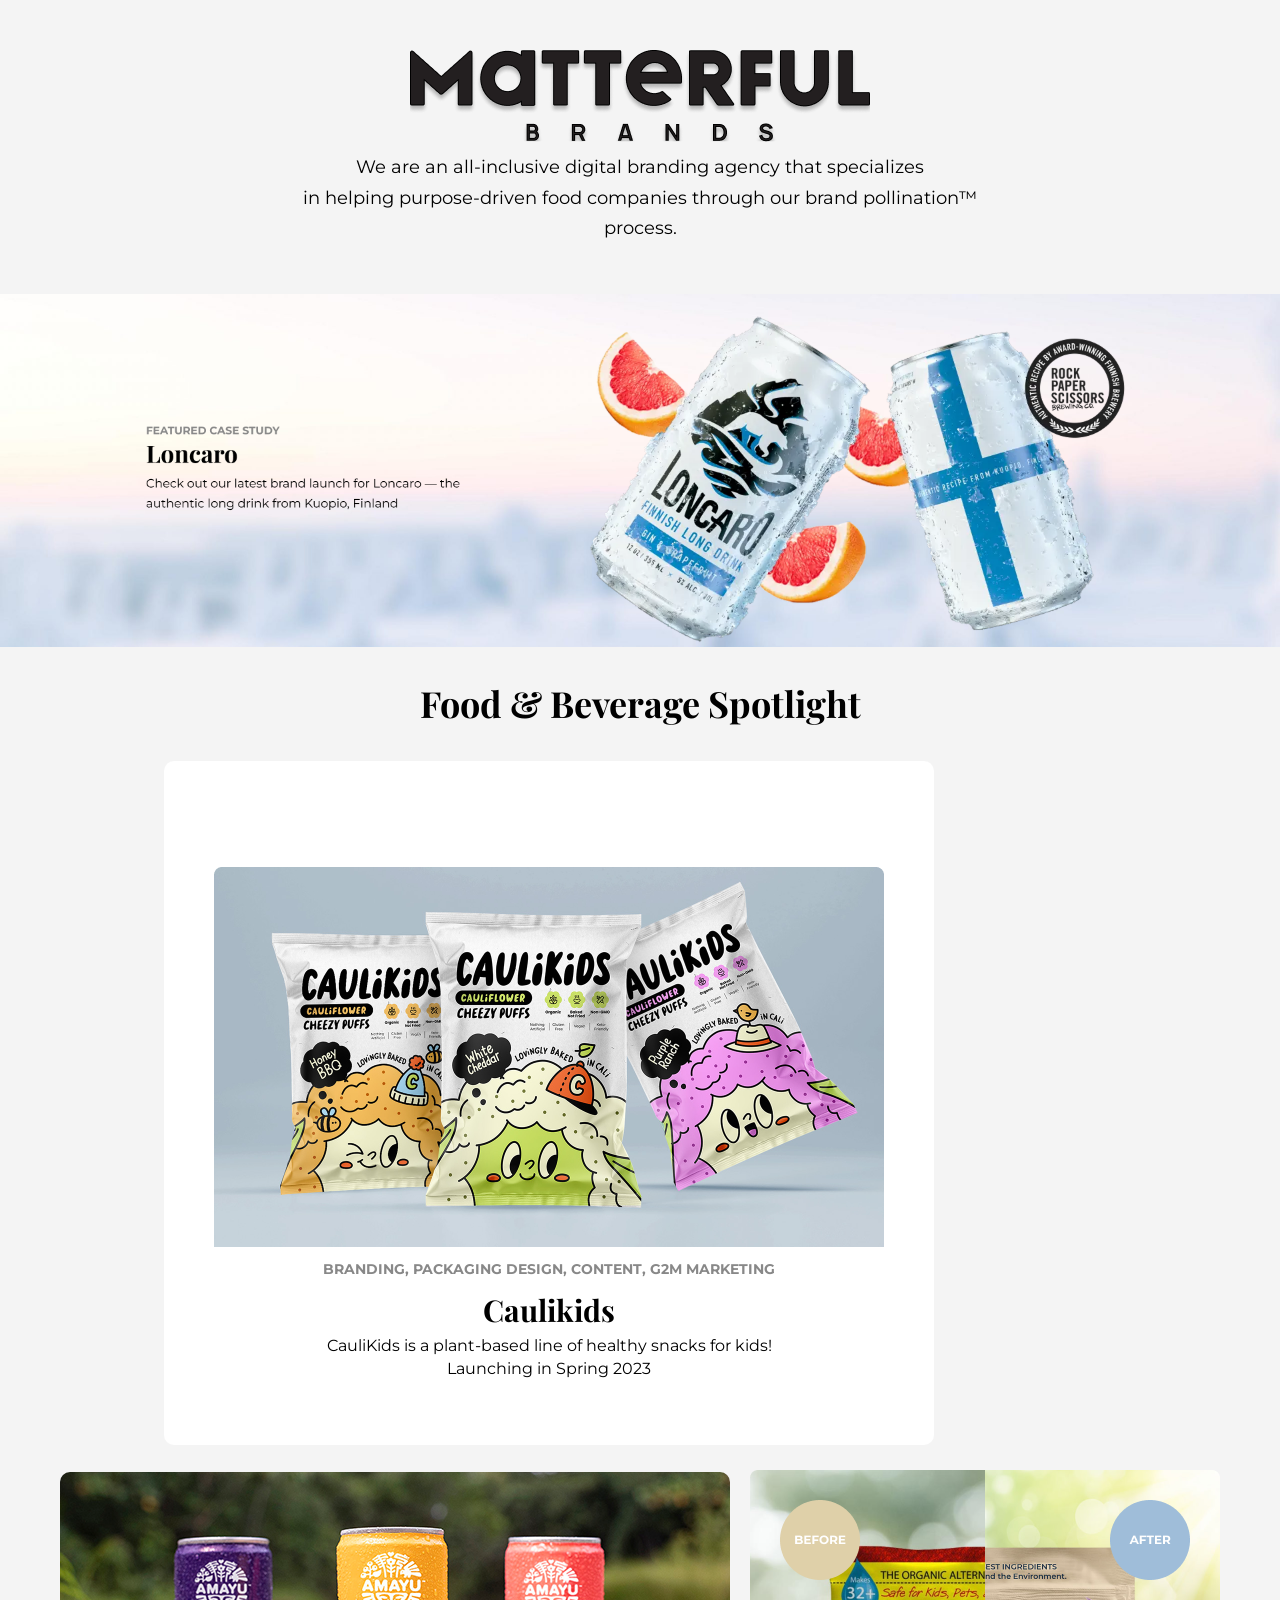
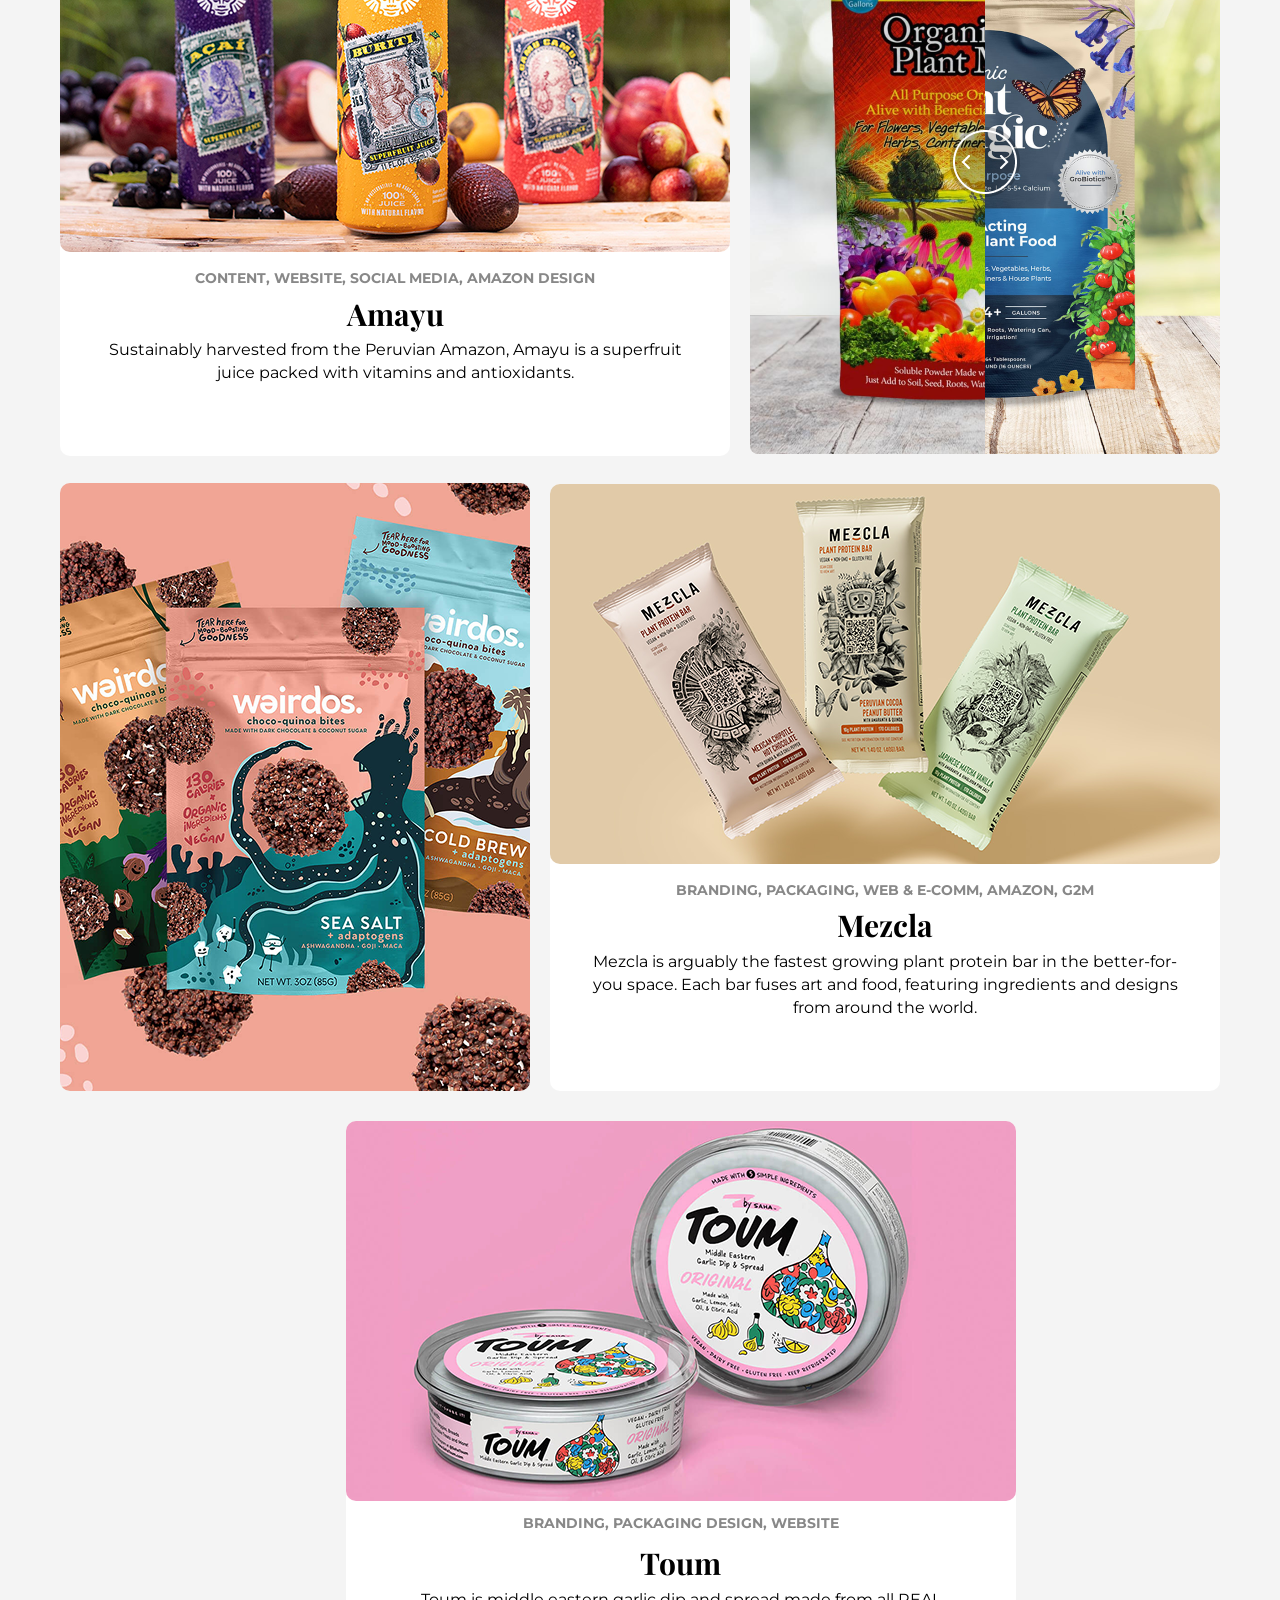
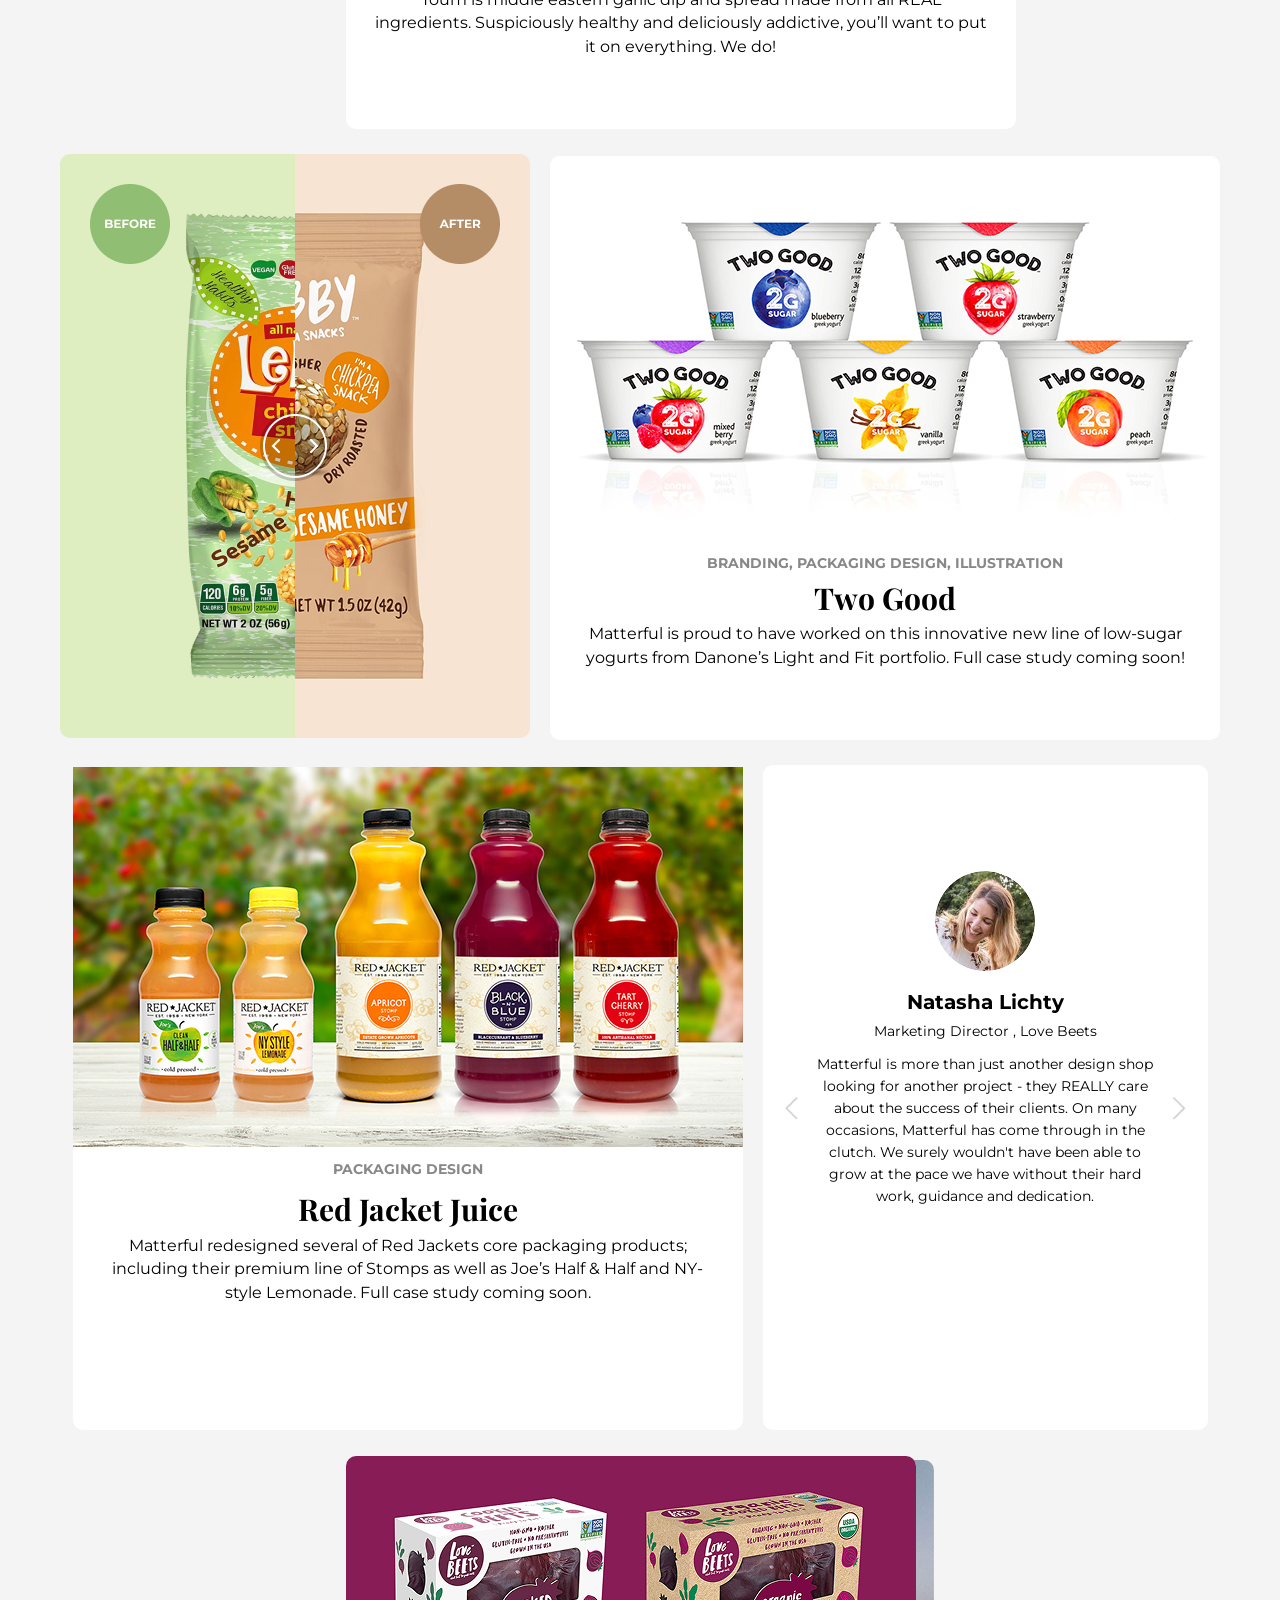
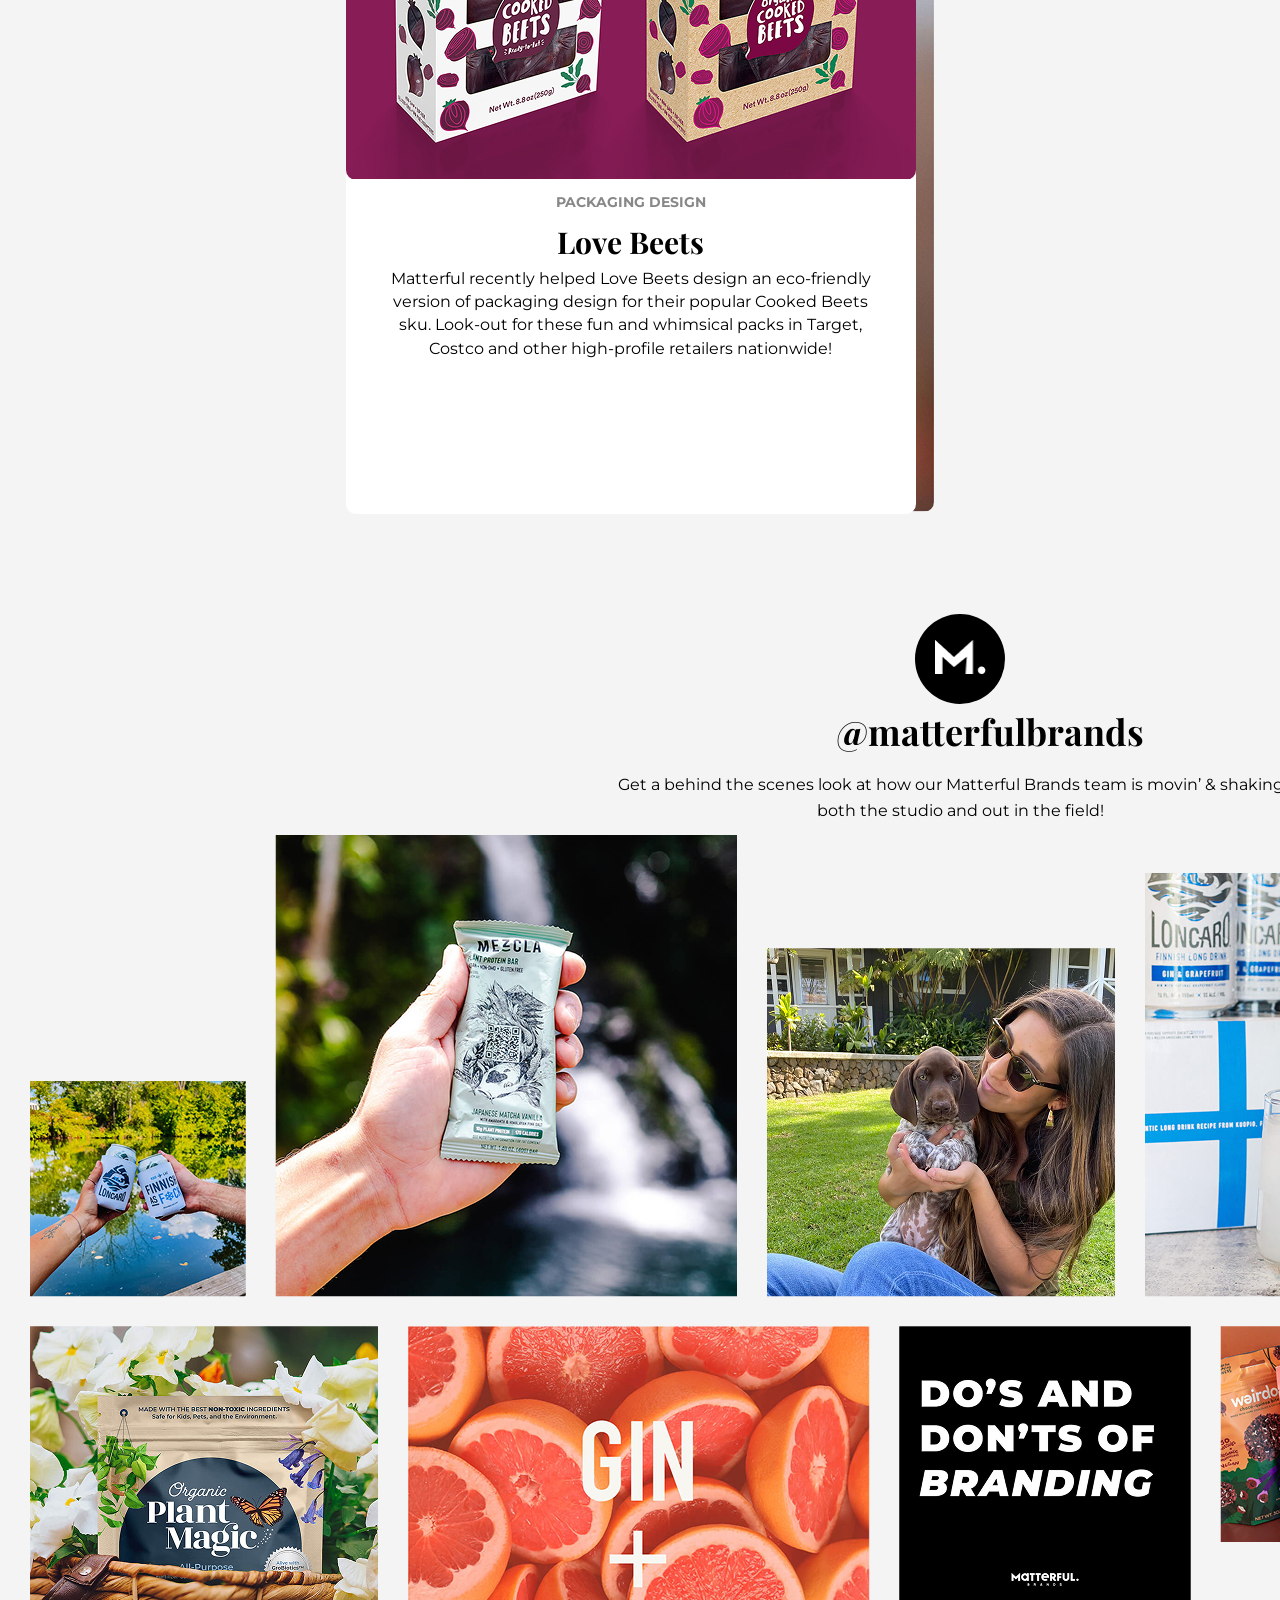
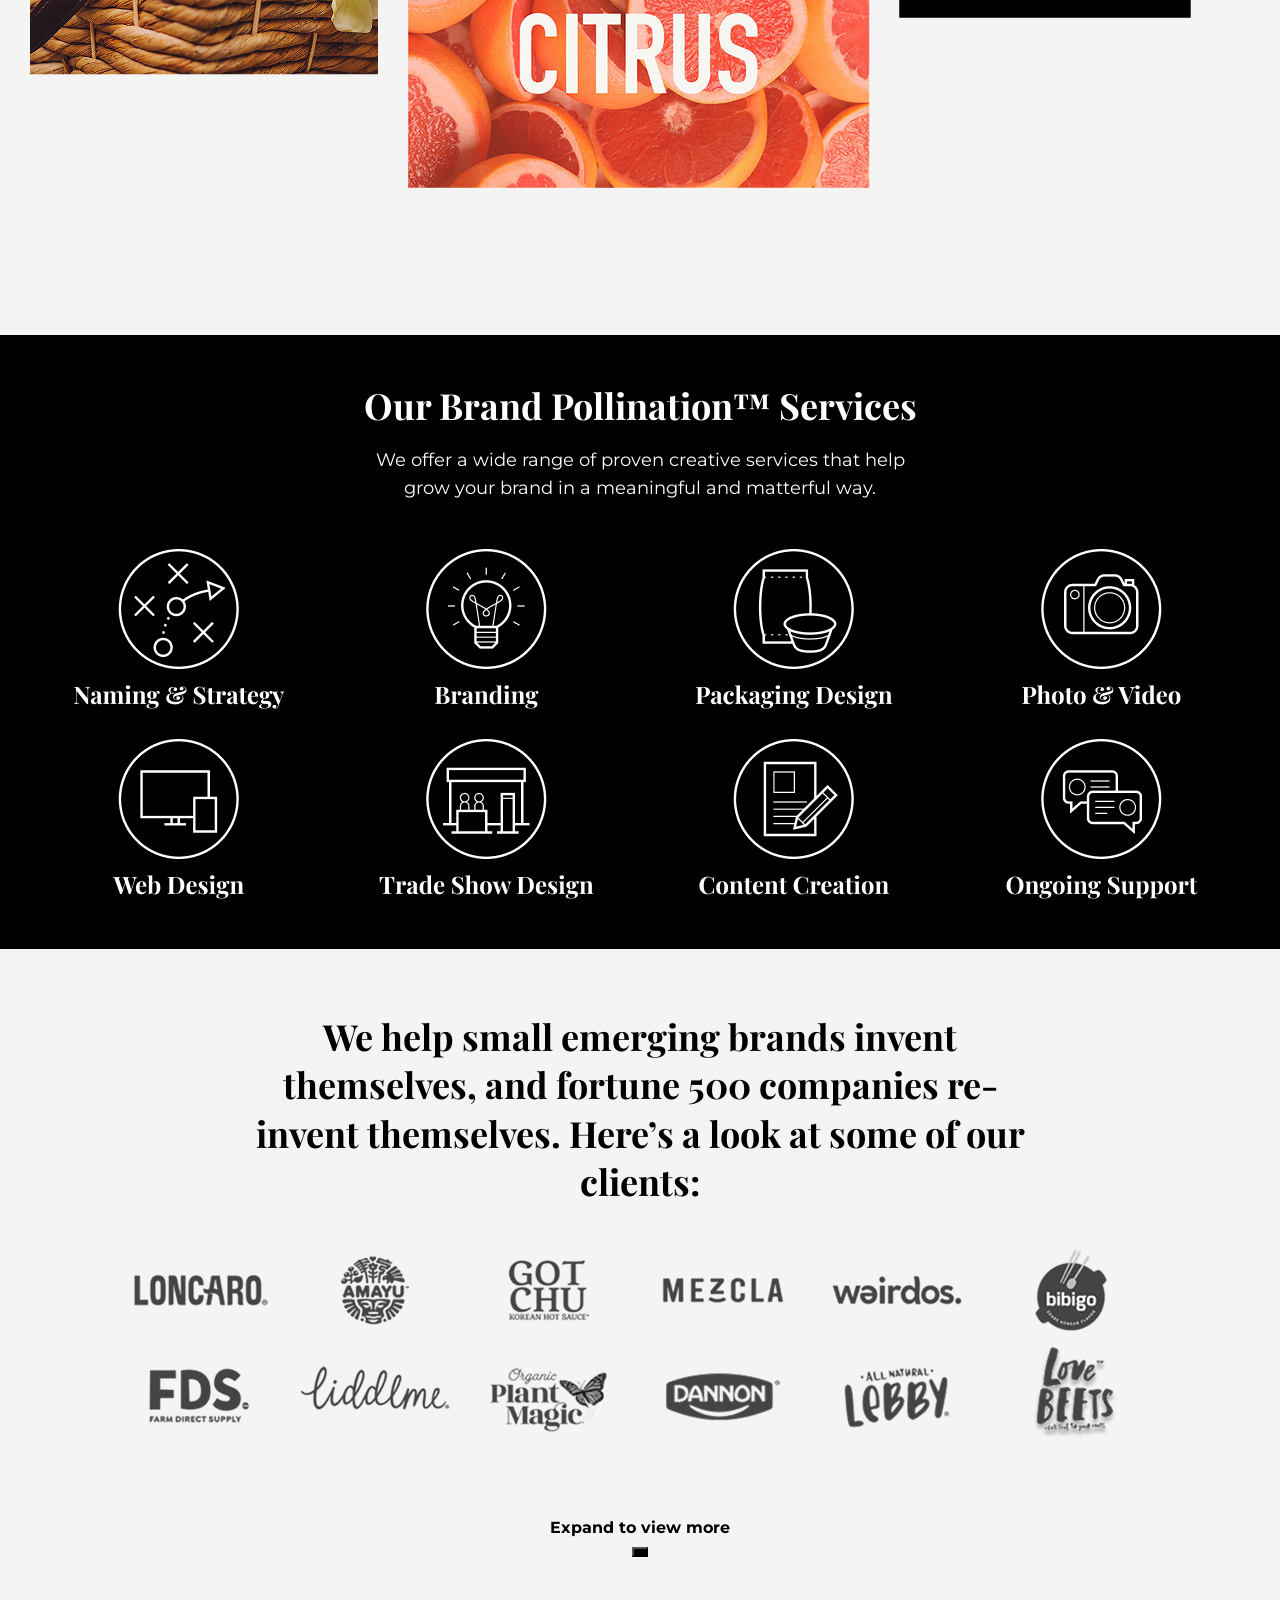
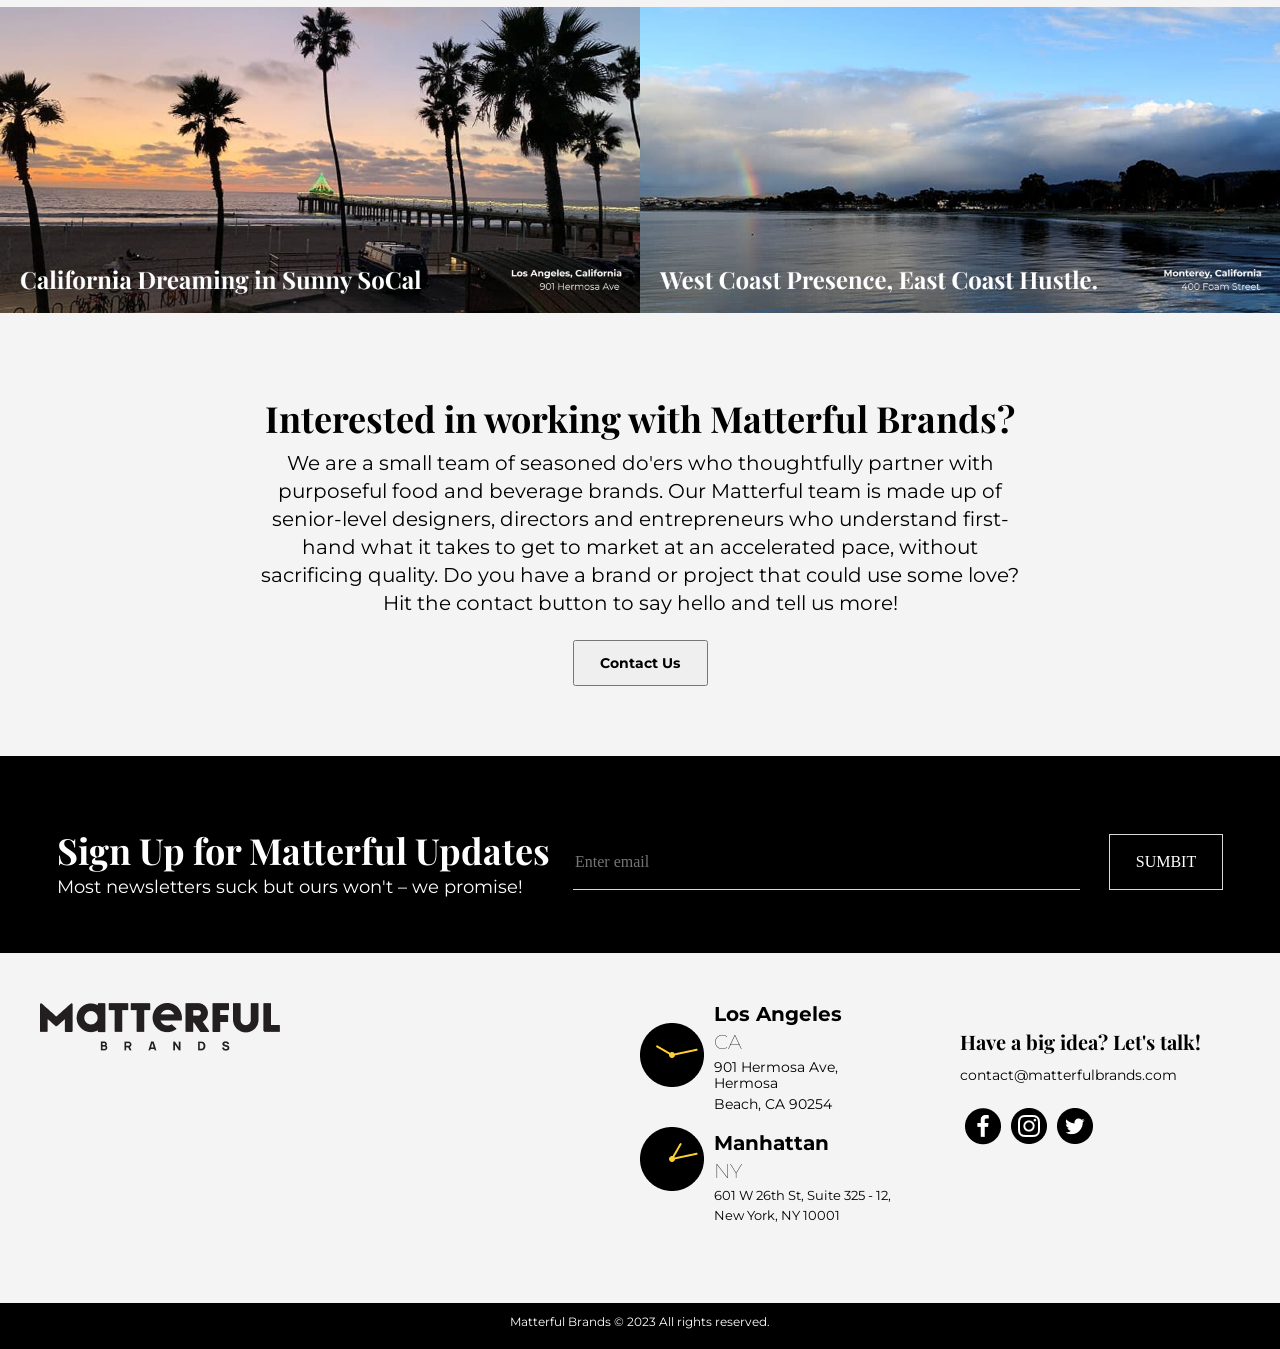
==== commit 27c50276: "change" ====
--- a/src/assets/pages/index.html
+++ b/src/assets/pages/index.html
@@ -41,29 +41,38 @@
             <p class="textCardUnderMidle">CauliKids is a plant-based line of healthy snacks for kids!</p>
             <p class="textCardUnder">Launching in Spring 2023</p>
         </div>
-        <div class="conteinerFotoTwo">
-            <img src="../images/div.comparison-slider-container.png" alt="fotoTwo" class="fototwo">
-        </div>
-        <div class="conteinerFotoThree">
-            <img src="../images/AMAYU-Option-1_1340x760.jpg.png" alt="fotoThree" class="fotoThree">
-
-            <p class="textCardHeder">Content, Website, Social Media, Amazon Design</p>
-            <p class="textCardMidle">Amayu</p>
-            <p class="textCardUnderMidle">Sustainably harvested from the Peruvian Amazon, Amayu is a superfruit</p>
-            <p class="textCardUnder">juice packed with vitamins and antioxidants.</p>
-        </div>
-        <div class="conteinerFoto4">
-            <img src="../images/Weirdos_1120x1280-1.jpg.png" alt="foto4" class="foto4">
-        </div>
-        <div class="conteinerFoto5">
-            <img src="../images/Mezcla_1340-x-760.jpg.png" alt="foto5" class="foto5">
-
-            <p class="textCardHeder">Branding, Packaging, Web & E-comm, Amazon, G2M</p>
-            <p class="textCardMidle">Mezcla</p>
-            <p class="textCardUnderMidle">Mezcla is arguably the fastest growing plant protein bar in the better-for-
-            </p>
-            <p class="textCardUnderMidle">you space. Each bar fuses art and food, featuring ingredients and designs</p>
-            <p class="textCardUnder">from around the world.</p>
+        <div class="conteinerRowOne">
+
+            <div class="conteinerFotoThree">
+                <img src="../images/AMAYU-Option-1_1340x760.jpg.png" alt="fotoThree" class="fotoThree">
+
+                <p class="textCardHeder">Content, Website, Social Media, Amazon Design</p>
+                <p class="textCardMidle">Amayu</p>
+                <p class="textCardUnderMidle">Sustainably harvested from the Peruvian Amazon, Amayu is a superfruit</p>
+                <p class="textCardUnder">juice packed with vitamins and antioxidants.</p>
+            </div>
+            <div class="conteinerFotoTwo">
+                <img src="../images/div.comparison-slider-container.png" alt="fotoTwo" class="fototwo">
+            </div>
+
+        </div>
+        <div class="conteinerRowOne">
+            <div class="conteinerFoto4">
+                <img src="../images/Weirdos_1120x1280-1.jpg.png" alt="foto4" class="foto4">
+            </div>
+            <div class="conteinerFoto5">
+                <img src="../images/Mezcla_1340-x-760.jpg.png" alt="foto5" class="foto5">
+
+                <p class="textCardHeder">Branding, Packaging, Web & E-comm, Amazon, G2M</p>
+                <p class="textCardMidle">Mezcla</p>
+                <p class="textCardUnderMidle">Mezcla is arguably the fastest growing plant protein bar in the
+                    better-for-
+                </p>
+                <p class="textCardUnderMidle">you space. Each bar fuses art and food, featuring ingredients and designs
+                </p>
+                <p class="textCardUnder">from around the world.</p>
+            </div>
+
         </div>
         <div class="conteinerFoto6">
             <img src="../images/Toum_1340-x-760.jpg.png" alt="foto6" class="foto6">
@@ -75,60 +84,65 @@
                 put</p>
             <p class="textCardUnder">it on everything. We do!</p>
         </div>
-        <div class="conteinerFoto7">
-            <img src="../images/figure.comparison-slider.png" alt="foto7" class="foto7">
-        </div>
-        <div class="conteinerFoto8">
-            <img src="../images/home-two-good.jpg.png" alt="foto8" class="foto8">
-
-            <p class="textCardHeder">Branding, Packaging Design, Illustration</p>
-            <p class="textCardMidle">Two Good</p>
-            <p class="textCardUnderMidle">Matterful is proud to have worked on this innovative new line of low-sugar
-            </p>
-            <p class="textCardUnder">yogurts from Danone’s Light and Fit portfolio. Full case study coming soon!</p>
-        </div>
-        <div class="conteinerFoto9">
-            <img src="../images/home-red-jacket.jpg.png" alt="foto9" class="foto9">
-
-            <p class="textCardHeder">Packaging Design</p>
-            <p class="textCardMidle">Red Jacket Juice</p>
-            <p class="textCardUnderMidle">Matterful redesigned several of Red Jackets core packaging products; </p>
-            <p class="textCardUnderMidle">including their premium line of Stomps as well as Joe’s Half & Half and NY-
-            </p>
-            <p class="textCardUnder">style Lemonade. Full case study coming soon.</p>
-        </div>
-        <div class="conteinerOneRiview">
-            <img src="../images/Frame.png" alt="leftArrow" class="leftArrow">
-            <div class="contaiterTwoReview">
-                <div class="conteinerFoto10">
-                    <img src="../images/natasha-200x200.jpg.png" alt="natashaFoto" class="natashaFoto">
-
-                    <p class="reviewTop">Natasha Lichty</p>
-                    <p class="textReviewMidle">Marketing Director , Love Beets</p>
-                    <p class="textReviewMidleUnder">Matterful is more than just another design shop</p>
-                    <p class="textReviewMidleUnder">looking for another project - they REALLY care</p>
-                    <p class="textReviewMidleUnder">about the success of their clients. On many</p>
-                    <p class="textReviewMidleUnder">occasions, Matterful has come through in the</p>
-                    <p class="textReviewMidleUnder">clutch. We surely wouldn't have been able to </p>
-                    <p class="textReviewMidleUnder">grow at the pace we have without their hard</p>
-                    <p class="textReviewMidleUnder">work, guidance and dedication.</p>
-                </div>
-            </div>
-            <img src="../images/Frame (1).png" alt="rightArrow" class="rightArrow">
-        </div>
-        <div class="conteinerFoto11">
-            <img src="../images/home-purpose-snackery.jpg.png" alt="foto11" class="foto11">
-        </div>
-        <div class="conteinerFoto12">
-            <img src="../images/home-love-beets.jpg.png" alt="foto12" class="foto12">
-
-            <p class="textCardHeder">Packaging Design</p>
-            <p class="textCardMidle">Love Beets</p>
-            <p class="textCardUnderMidle">Matterful recently helped Love Beets design an eco-friendly </p>
-            <p class="textCardUnderMidle">version of packaging design for their popular Cooked Beets </p>
-            <p class="textCardUnderMidle">sku. Look-out for these fun and whimsical packs in Target, </p>
-            <p class="textCardUnder">Costco and other high-profile retailers nationwide!</p>
-        </div>
+        <div class="conteinerRowOne">
+            <div class="conteinerFoto7">
+                <img src="../images/figure.comparison-slider.png" alt="foto7" class="foto7">
+            </div>
+            <div class="conteinerFoto8">
+                <img src="../images/home-two-good.jpg.png" alt="foto8" class="foto8">
+
+                <p class="textCardHeder">Branding, Packaging Design, Illustration</p>
+                <p class="textCardMidle">Two Good</p>
+                <p class="textCardUnderMidle">Matterful is proud to have worked on this innovative new line of low-sugar
+                </p>
+                <p class="textCardUnder">yogurts from Danone’s Light and Fit portfolio. Full case study coming soon!</p>
+            </div>
+        </div>
+        <div class="conteinerRowOne">
+            <div class="conteinerFoto9">
+                <img src="../images/home-red-jacket.jpg.png" alt="foto9" class="foto9">
+
+                <p class="textCardHeder">Packaging Design</p>
+                <p class="textCardMidle">Red Jacket Juice</p>
+                <p class="textCardUnderMidle">Matterful redesigned several of Red Jackets core packaging products; </p>
+                <p class="textCardUnderMidle">including their premium line of Stomps as well as Joe’s Half & Half and
+                    NY-
+                </p>
+                <p class="textCardUnder">style Lemonade. Full case study coming soon.</p>
+            </div>
+            <div class="conteinerOneRiview">
+                <img src="../images/Frame.png" alt="leftArrow" class="leftArrow">
+                <div class="contaiterTwoReview">
+                    <div class="conteinerFoto10">
+                        <img src="../images/natasha-200x200.jpg.png" alt="natashaFoto" class="natashaFoto">
+
+                        <p class="reviewTop">Natasha Lichty</p>
+                        <p class="textReviewMidle">Marketing Director , Love Beets</p>
+                        <p class="textReviewMidleUnder">Matterful is more than just another design shop</p>
+                        <p class="textReviewMidleUnder">looking for another project - they REALLY care</p>
+                        <p class="textReviewMidleUnder">about the success of their clients. On many</p>
+                        <p class="textReviewMidleUnder">occasions, Matterful has come through in the</p>
+                        <p class="textReviewMidleUnder">clutch. We surely wouldn't have been able to </p>
+                        <p class="textReviewMidleUnder">grow at the pace we have without their hard</p>
+                        <p class="textReviewMidleUnder">work, guidance and dedication.</p>
+                    </div>
+                </div>
+                <img src="../images/Frame (1).png" alt="rightArrow" class="rightArrow">
+            </div>
+        </div>
+         <div class="conteinerFoto11">
+        <img src="../images/home-purpose-snackery.jpg.png" alt="foto11" class="foto11">
+    </div>
+    <div class="conteinerFoto12">
+        <img src="../images/home-love-beets.jpg.png" alt="foto12" class="foto12">
+
+        <p class="textCardHeder">Packaging Design</p>
+        <p class="textCardMidle">Love Beets</p>
+        <p class="textCardUnderMidle">Matterful recently helped Love Beets design an eco-friendly </p>
+        <p class="textCardUnderMidle">version of packaging design for their popular Cooked Beets </p>
+        <p class="textCardUnderMidle">sku. Look-out for these fun and whimsical packs in Target, </p>
+        <p class="textCardUnder">Costco and other high-profile retailers nationwide!</p>
+    </div>
 
     </div>
     <div class="galereuContainer">
@@ -142,10 +156,10 @@
             <p class="textCardUnderMidleGalerey">both the studio and out in the field!</p>
 
 
-        </div>
-        <div class="galereuFoto">
-            <img src="../images/ul.social-images.png" alt="galereuFoto" class="galereuFotoImg">
-        </div>
+    </div>
+    <div class="galereuFoto">
+        <img src="../images/ul.social-images.png" alt="galereuFoto" class="galereuFotoImg">
+    </div>
     </div>
     <div class="containerServis">
         <p class="textServisHerader">Our Brand Pollination™ Services</p>
@@ -226,9 +240,9 @@
             </div>
         </div>
     </div>
-<footer>
-    <p class="footerText">Matterful Brands © 2023 All rights reserved.</p>
-</footer>
+    <footer>
+        <p class="footerText">Matterful Brands © 2023 All rights reserved.</p>
+    </footer>
 </body>
 
 </html>
--- a/src/assets/styles/style.css
+++ b/src/assets/styles/style.css
@@ -176,19 +176,25 @@
 }
 
 .conteinerFotoTwo {
-    margin-top: 30px;
     margin-bottom: 0px;
     padding: 0px;
+    margin-left: 20px;
 }
 
 .fotoThree {
     border-radius: 10px;
 }
 
+.conteinerRowOne {
+    display: flex;
+    justify-content: center;
+    align-items: center;
+    align-self: center;
+    margin-top: 25px;
+
+}
+
 .conteinerFotoThree {
-    position: absolute;
-    top: 657px;
-    left: 0;
     background-color: #FFFFFF;
     border-radius: 10px;
     padding-bottom: 57px;
@@ -202,10 +208,7 @@
 .conteinerFoto4 {
     display: flex;
     justify-content: flex-start;
-    position: absolute;
-    left: 0px;
-    top: 1246px;
-    padding-top: 30px;
+    margin-right: 20px;
 }
 
 .foto5 {
@@ -213,7 +216,6 @@
 }
 
 .conteinerFoto5 {
-    margin-top: 30px;
     background-color: #FFFFFF;
     border-radius: 10px;
     padding-bottom: 57px;
@@ -240,8 +242,8 @@
 
 .conteinerFoto7 {
     border-radius: 10px;
-    margin-top: 30px;
     align-self: flex-start;
+    margin-right: 20px;
 }
 
 .foto8 {
@@ -249,25 +251,23 @@
 }
 
 .conteinerFoto8 {
-    margin-top: 30px;
     border-radius: 10px;
     background-color: #FFFFFF;
     padding-bottom: 57px;
-    position: absolute;
-    top: 2520px;
     flex-direction: column;
     border-radius: 10px;
 }
 
 .conteinerFoto9 {
     align-self: flex-start;
-    margin-top: 30px;
     border-radius: 10px;
     background-color: #FFFFFF;
-    padding-bottom: 57px;
+    padding-bottom: 112px;
     display: flex;
     justify-content: flex-end;
     flex-direction: column;
+    margin-right: 20px;
+
 }
 
 .natashaFoto {
@@ -324,7 +324,7 @@
     height: 23px;
     display: flex;
     margin-top: 332px;
-    margin-left: 20px;
+    margin-right: 20px;
     align-items: center;
     justify-content: center;
 
@@ -559,7 +559,11 @@
     width: 135px;
     height: 46px;
     margin-top: 20px;
-        margin-bottom: 70px;
+    margin-bottom: 70px;
+    font-family: 'Montserrat', sans-serif;
+    font-weight: 700;
+    /* bold */
+    font-size: 14px;
 
 }
 
@@ -670,8 +674,9 @@
     margin-bottom: 5px;
     margin-top: 0px;
 }
-.footerTextTimeUnder{
-       font-family: 'Montserrat', sans-serif;
+
+.footerTextTimeUnder {
+    font-family: 'Montserrat', sans-serif;
     font-weight: 400;
     /* regular */
     font-size: 14px;
@@ -696,48 +701,55 @@
     margin-bottom: 5px;
     margin-top: 0px;
 }
-.clockFotoTwo{
+
+.clockFotoTwo {
     width: 64px;
     height: 64px;
     margin-top: 40px;
     margin-right: 10px;
 }
-.fotoClock{
-    display:flex ;
-    flex-direction: column;
-}
-.contact{
-    display: flex;
-    flex-direction: column;
- margin-left: 60px;
-}
-.textContactTall{
-   font-family: 'Playfair Display', serif;
+
+.fotoClock {
+    display: flex;
+    flex-direction: column;
+}
+
+.contact {
+    display: flex;
+    flex-direction: column;
+    margin-left: 60px;
+}
+
+.textContactTall {
+    font-family: 'Playfair Display', serif;
     font-weight: 700;
     /* bold */
     font-size: 20px;
     margin-bottom: 0px;
 }
-.textContact{
+
+.textContact {
     font-family: 'Montserrat', sans-serif;
     font-weight: 400;
     /* regular */
     font-size: 14px;
     margin-bottom: 20px;
 }
-.footerText{
-        font-family: 'Montserrat', sans-serif;
+
+.footerText {
+    font-family: 'Montserrat', sans-serif;
     font-weight: 400;
     /* regular */
     font-size: 12px;
     margin-bottom: 20px;
 }
-footer{
+
+footer {
     display: flex;
     background-color: black;
     height: 46px;
     justify-content: center;
     text-align: center;
     color: white;
-    
+
 }
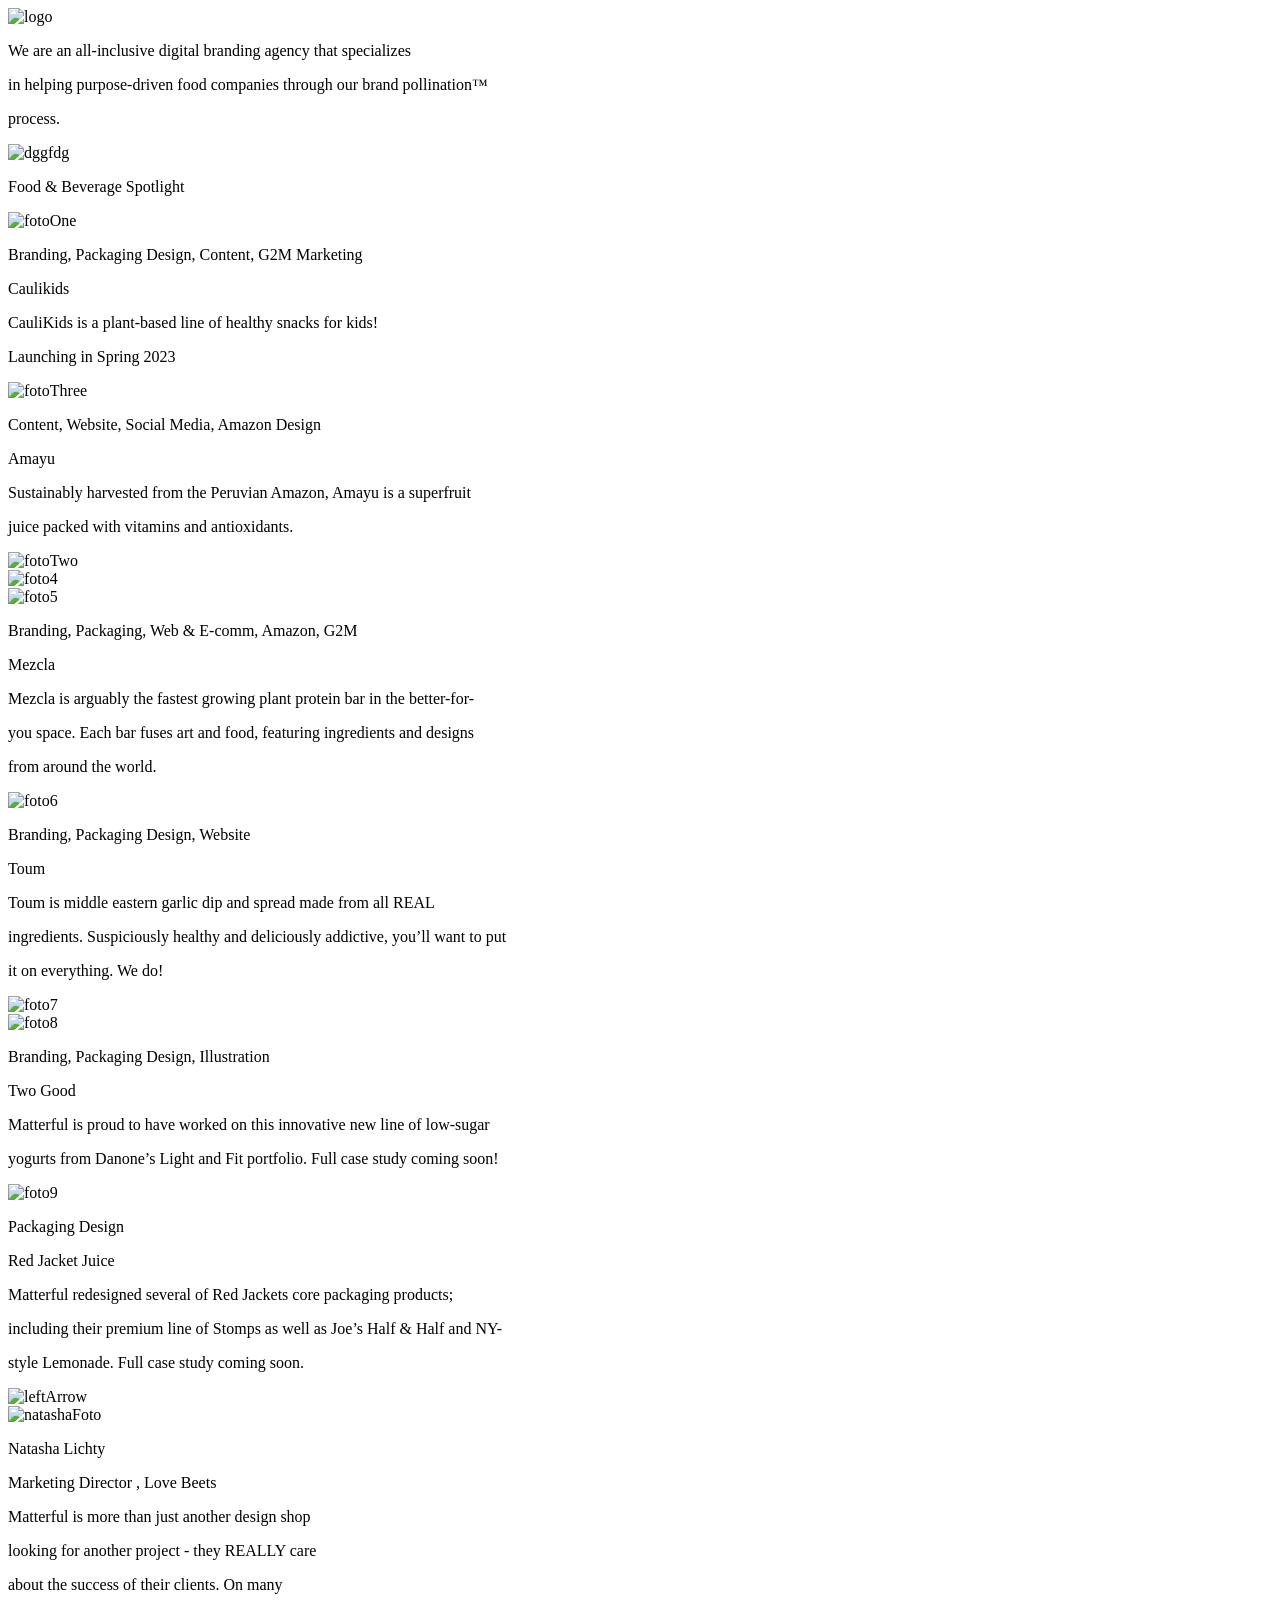
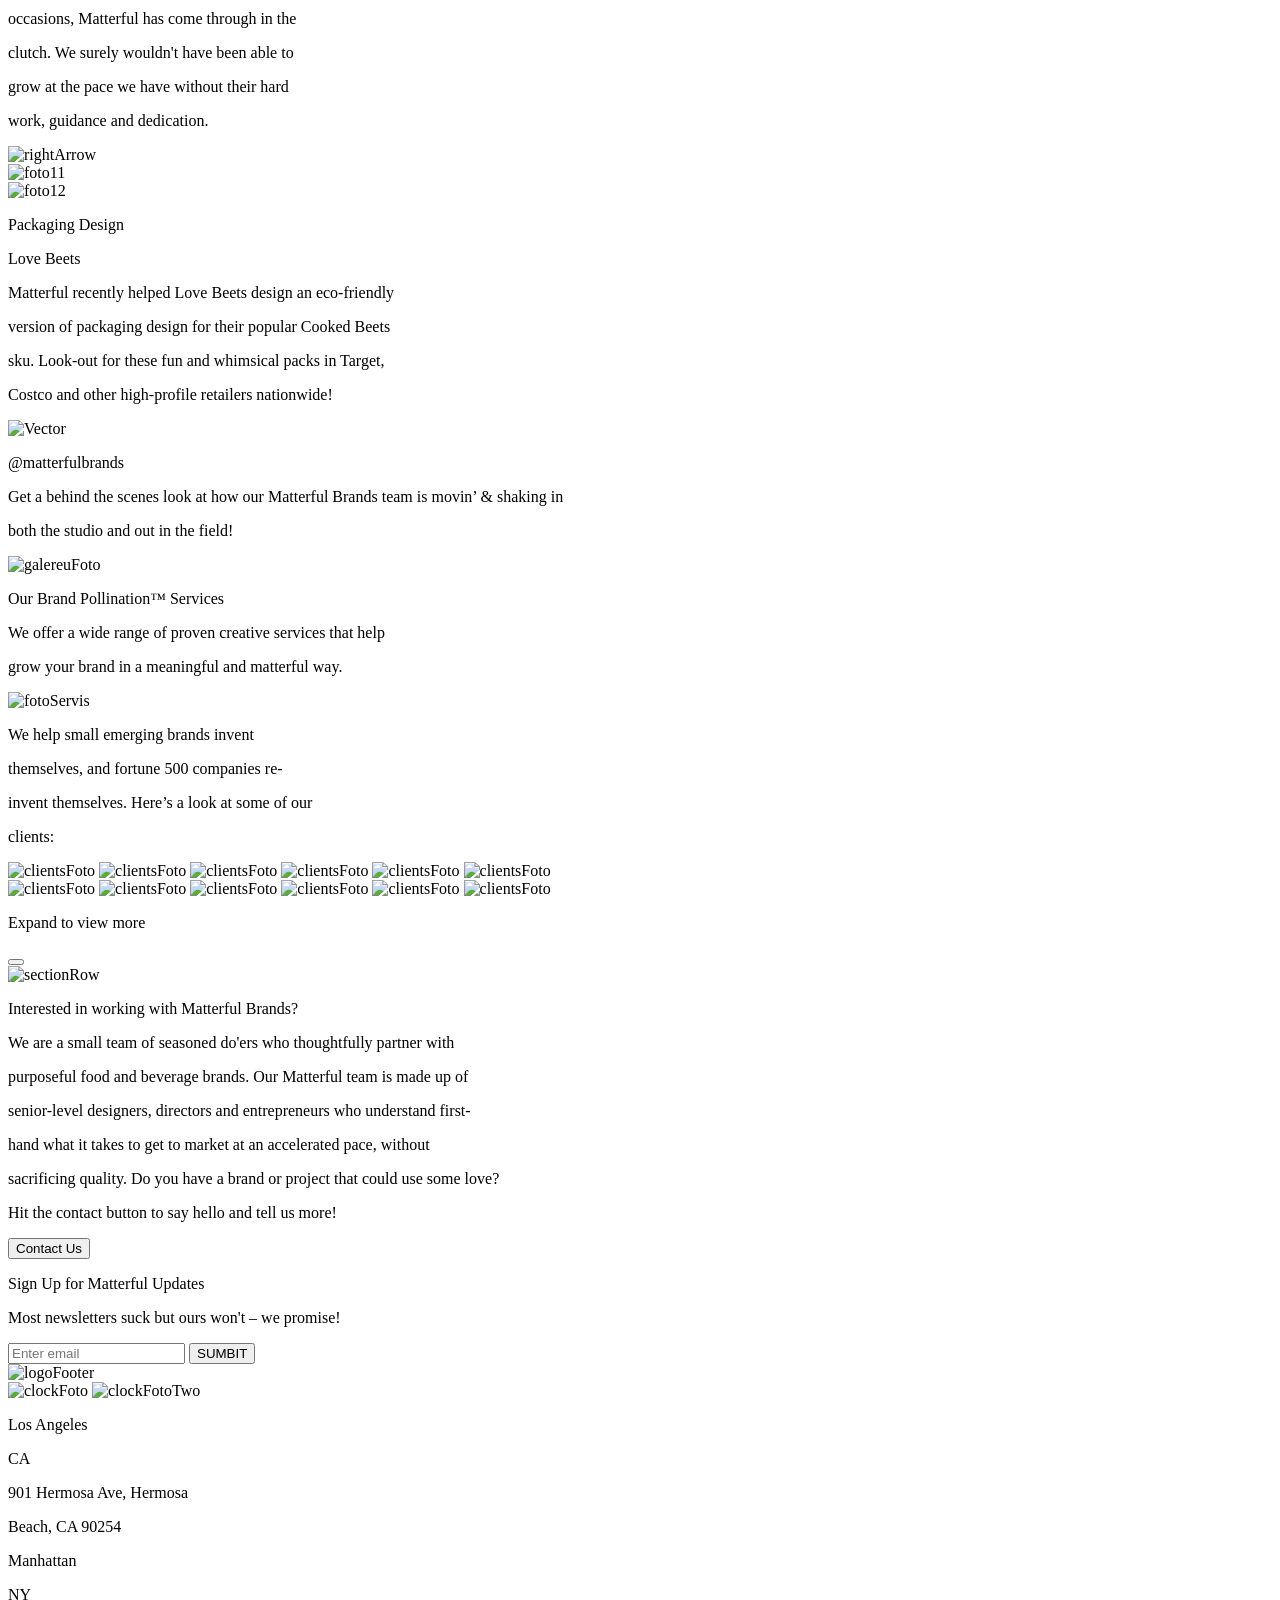
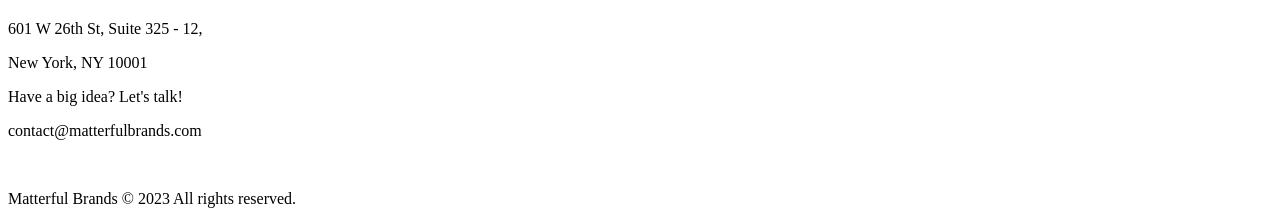
==== commit 56cb8a20: "chanceTwo\" ====
--- a/src/assets/pages/index.html
+++ b/src/assets/pages/index.html
@@ -4,8 +4,8 @@
 <head>
     <meta charset="UTF-8">
     <meta name="viewport" content="width=device-width, initial-scale=1.0">
-    <link rel="stylesheet" href="../styles/style.css">
-    <link rel="stylesheet" href="../styles/normalize.css">
+    <link rel="stylesheet" href="../style.css">
+    <link rel="stylesheet" href="../normalize.css">
     <link rel="preconnect" href="https://fonts.googleapis.com">
     <link rel="preconnect" href="https://fonts.gstatic.com" crossorigin>
     <link href="https://fonts.googleapis.com/css2?family=Montserrat:wght@100;400;700&display=swap" rel="stylesheet">
@@ -22,19 +22,19 @@
 
 <body>
     <header class="headerLogoContainer">
-        <img src="../logo/matterful-logo-intro_3429eb03.svg.png" alt="logo" class="logoHead">
+        <img src="../matterful-logo-intro_3429eb03.svg.png" alt="logo" class="logoHead">
         <p class="textHeadLogo">We are an all-inclusive digital branding agency that specializes </p>
         <p class="textHeadLogo"> in helping purpose-driven food companies through our brand pollination™ </p>
         <p class="textHeadLogo">process.</p>
     </header>
     <div class="headerMainContainer">
-        <img src="../images/div.home-featured-container.png" alt="dggfdg" class="imgMainPage">
+        <img src="../div.home-featured-container.png" alt="dggfdg" class="imgMainPage">
         <p class="underImg">Food & Beverage Spotlight</p>
     </div>
     <div class="conteinerMainFoto">
 
         <div class="conteinerFotoOne">
-            <img src="../images/div.callout-image.png" alt="fotoOne" class="fotoOne">
+            <img src="../div.callout-image.png" alt="fotoOne" class="fotoOne">
 
             <p class="textCardHeder">Branding, Packaging Design, Content, G2M Marketing</p>
             <p class="textCardMidle">Caulikids</p>
@@ -44,7 +44,7 @@
         <div class="conteinerRowOne">
 
             <div class="conteinerFotoThree">
-                <img src="../images/AMAYU-Option-1_1340x760.jpg.png" alt="fotoThree" class="fotoThree">
+                <img src="../AMAYU-Option-1_1340x760.jpg.png" alt="fotoThree" class="fotoThree">
 
                 <p class="textCardHeder">Content, Website, Social Media, Amazon Design</p>
                 <p class="textCardMidle">Amayu</p>
@@ -52,16 +52,16 @@
                 <p class="textCardUnder">juice packed with vitamins and antioxidants.</p>
             </div>
             <div class="conteinerFotoTwo">
-                <img src="../images/div.comparison-slider-container.png" alt="fotoTwo" class="fototwo">
+                <img src="../div.comparison-slider-container.png" alt="fotoTwo" class="fototwo">
             </div>
 
         </div>
         <div class="conteinerRowOne">
             <div class="conteinerFoto4">
-                <img src="../images/Weirdos_1120x1280-1.jpg.png" alt="foto4" class="foto4">
+                <img src="../Weirdos_1120x1280-1.jpg.png" alt="foto4" class="foto4">
             </div>
             <div class="conteinerFoto5">
-                <img src="../images/Mezcla_1340-x-760.jpg.png" alt="foto5" class="foto5">
+                <img src="../Mezcla_1340-x-760.jpg.png" alt="foto5" class="foto5">
 
                 <p class="textCardHeder">Branding, Packaging, Web & E-comm, Amazon, G2M</p>
                 <p class="textCardMidle">Mezcla</p>
@@ -75,7 +75,7 @@
 
         </div>
         <div class="conteinerFoto6">
-            <img src="../images/Toum_1340-x-760.jpg.png" alt="foto6" class="foto6">
+            <img src="../Toum_1340-x-760.jpg.png" alt="foto6" class="foto6">
 
             <p class="textCardHeder">Branding, Packaging Design, Website</p>
             <p class="textCardMidle">Toum</p>
@@ -86,10 +86,10 @@
         </div>
         <div class="conteinerRowOne">
             <div class="conteinerFoto7">
-                <img src="../images/figure.comparison-slider.png" alt="foto7" class="foto7">
+                <img src="../figure.comparison-slider.png" alt="foto7" class="foto7">
             </div>
             <div class="conteinerFoto8">
-                <img src="../images/home-two-good.jpg.png" alt="foto8" class="foto8">
+                <img src="../home-two-good.jpg.png" alt="foto8" class="foto8">
 
                 <p class="textCardHeder">Branding, Packaging Design, Illustration</p>
                 <p class="textCardMidle">Two Good</p>
@@ -100,7 +100,7 @@
         </div>
         <div class="conteinerRowOne">
             <div class="conteinerFoto9">
-                <img src="../images/home-red-jacket.jpg.png" alt="foto9" class="foto9">
+                <img src="../home-red-jacket.jpg.png" alt="foto9" class="foto9">
 
                 <p class="textCardHeder">Packaging Design</p>
                 <p class="textCardMidle">Red Jacket Juice</p>
@@ -111,10 +111,10 @@
                 <p class="textCardUnder">style Lemonade. Full case study coming soon.</p>
             </div>
             <div class="conteinerOneRiview">
-                <img src="../images/Frame.png" alt="leftArrow" class="leftArrow">
+                <img src="../Frame.png" alt="leftArrow" class="leftArrow">
                 <div class="contaiterTwoReview">
                     <div class="conteinerFoto10">
-                        <img src="../images/natasha-200x200.jpg.png" alt="natashaFoto" class="natashaFoto">
+                        <img src="../natasha-200x200.jpg.png" alt="natashaFoto" class="natashaFoto">
 
                         <p class="reviewTop">Natasha Lichty</p>
                         <p class="textReviewMidle">Marketing Director , Love Beets</p>
@@ -127,14 +127,14 @@
                         <p class="textReviewMidleUnder">work, guidance and dedication.</p>
                     </div>
                 </div>
-                <img src="../images/Frame (1).png" alt="rightArrow" class="rightArrow">
+                <img src="../Frame (1).png" alt="rightArrow" class="rightArrow">
             </div>
         </div>
          <div class="conteinerFoto11">
-        <img src="../images/home-purpose-snackery.jpg.png" alt="foto11" class="foto11">
+        <img src="../home-purpose-snackery.jpg.png" alt="foto11" class="foto11">
     </div>
     <div class="conteinerFoto12">
-        <img src="../images/home-love-beets.jpg.png" alt="foto12" class="foto12">
+        <img src="../home-love-beets.jpg.png" alt="foto12" class="foto12">
 
         <p class="textCardHeder">Packaging Design</p>
         <p class="textCardMidle">Love Beets</p>
@@ -148,7 +148,7 @@
     <div class="galereuContainer">
         <div class="conteinerFoto13">
             <div class="M">
-                <img src="../images/Vector.png" alt="Vector" class="vector">
+                <img src="../Vector.png" alt="Vector" class="vector">
             </div>
             <p class="contact">@matterfulbrands</p>
             <p class="textCardUnderMidleGalerey">Get a behind the scenes look at how our Matterful Brands team is movin’
@@ -158,14 +158,14 @@
 
     </div>
     <div class="galereuFoto">
-        <img src="../images/ul.social-images.png" alt="galereuFoto" class="galereuFotoImg">
+        <img src="../ul.social-images.png" alt="galereuFoto" class="galereuFotoImg">
     </div>
     </div>
     <div class="containerServis">
         <p class="textServisHerader">Our Brand Pollination™ Services</p>
         <p class="textCardUnderMidleServis">We offer a wide range of proven creative services that help </p>
         <p class="textCardUnderUnderServis">grow your brand in a meaningful and matterful way.</p>
-        <img src="../images/ul.home-services-list.png" alt="fotoServis" class="fotoServis">
+        <img src="../ul.home-services-list.png" alt="fotoServis" class="fotoServis">
     </div>
     <div class="clients">
         <p class="textClients">We help small emerging brands invent </p>
@@ -173,25 +173,25 @@
         <p class="textClients">invent themselves. Here’s a look at some of our </p>
         <p class="textClients">clients:</p>
         <div class="clientsFoto">
-            <img src="../logo/logo-loncaro.png.png" alt="clientsFoto" class="clientsFotoImg">
-            <img src="../logo/logo-amayu.png.png" alt="clientsFoto" class="clientsFotoImg">
-            <img src="../logo/logo-gotchu.png.png" alt="clientsFoto" class="clientsFotoImg">
-            <img src="../logo/logo-mezcla.png.png" alt="clientsFoto" class="clientsFotoImg">
-            <img src="../logo/logo-weirdos.png.png" alt="clientsFoto" class="clientsFotoImg">
-            <img src="../logo/logo-bibigo.png.png" alt="clientsFoto" class="clientsFotoImg">
+            <img src="../logo-loncaro.png.png" alt="clientsFoto" class="clientsFotoImg">
+            <img src="../logo-amayu.png.png" alt="clientsFoto" class="clientsFotoImg">
+            <img src="../logo-gotchu.png.png" alt="clientsFoto" class="clientsFotoImg">
+            <img src="../logo-mezcla.png.png" alt="clientsFoto" class="clientsFotoImg">
+            <img src="../logo-weirdos.png.png" alt="clientsFoto" class="clientsFotoImg">
+            <img src="../logo-bibigo.png.png" alt="clientsFoto" class="clientsFotoImg">
             <div class="twoRowClientsLogo">
-                <img src="../logo/logo-fds.png.png" alt="clientsFoto" class="clientsFotoImg">
-                <img src="../logo/logo-liddlme.png.png" alt="clientsFoto" class="clientsFotoImg">
-                <img src="../logo/logo-opm.png.png" alt="clientsFoto" class="clientsFotoImg">
-                <img src="../logo/logo-dannon.png.png" alt="clientsFoto" class="clientsFotoImg">
-                <img src="../logo/logo-lebby.png.png" alt="clientsFoto" class="clientsFotoImg">
-                <img src="../logo/logo-love-beets.png.png" alt="clientsFoto" class="clientsFotoImg">
+                <img src="../logo-fds.png.png" alt="clientsFoto" class="clientsFotoImg">
+                <img src="../logo-liddlme.png.png" alt="clientsFoto" class="clientsFotoImg">
+                <img src="../logo-opm.png.png" alt="clientsFoto" class="clientsFotoImg">
+                <img src="../logo-dannon.png.png" alt="clientsFoto" class="clientsFotoImg">
+                <img src="../logo-lebby.png.png" alt="clientsFoto" class="clientsFotoImg">
+                <img src="../logo-love-beets.png.png" alt="clientsFoto" class="clientsFotoImg">
             </div>
         </div>
         <p class="textButtonClients">Expand to view more</p>
         <button class="buttonClients"></button>
     </div>
-    <img src="../images/section.pollen-locations.png" alt="sectionRow" class="sectionRowImg">
+    <img src="../section.pollen-locations.png" alt="sectionRow" class="sectionRowImg">
     <div class="textUnderConteiner">
         <p class="mainFooterTextTall">Interested in working with Matterful Brands?</p>
         <p class="mainFooterText">We are a small team of seasoned do'ers who thoughtfully partner with </p>
@@ -216,11 +216,11 @@
     </div>
     <div class="contactTime">
         <div class="timeOneTall">
-            <img src="../logo/matterful-logo-intro_3429eb03.svg (3).png" alt="logoFooter" class="logoFooter">
+            <img src="../matterful-logo-intro_3429eb03.svg (3).png" alt="logoFooter" class="logoFooter">
             <div class="containerTimeOneTall">
                 <div class="fotoClock">
-                    <img src="../images/div.clock.png" alt="clockFoto" class="clockFoto">
-                    <img src="../images/div.clock (1).png" alt="clockFotoTwo" class="clockFotoTwo">
+                    <img src="../div.clock.png" alt="clockFoto" class="clockFoto">
+                    <img src="../div.clock (1).png" alt="clockFotoTwo" class="clockFotoTwo">
                 </div>
                 <div class="textFooterTall">
                     <p class="footerTextTime">Los Angeles</p>
@@ -235,7 +235,7 @@
                 <div class="contact">
                     <p class="textContactTall">Have a big idea? Let's talk!</p>
                     <p class="textContact">contact@matterfulbrands.com</p>
-                    <img src="../images/ul.social-media-icons.png" alt="">
+                    <img src="../ul.social-media-icons.png" alt="">
                 </div>
             </div>
         </div>
